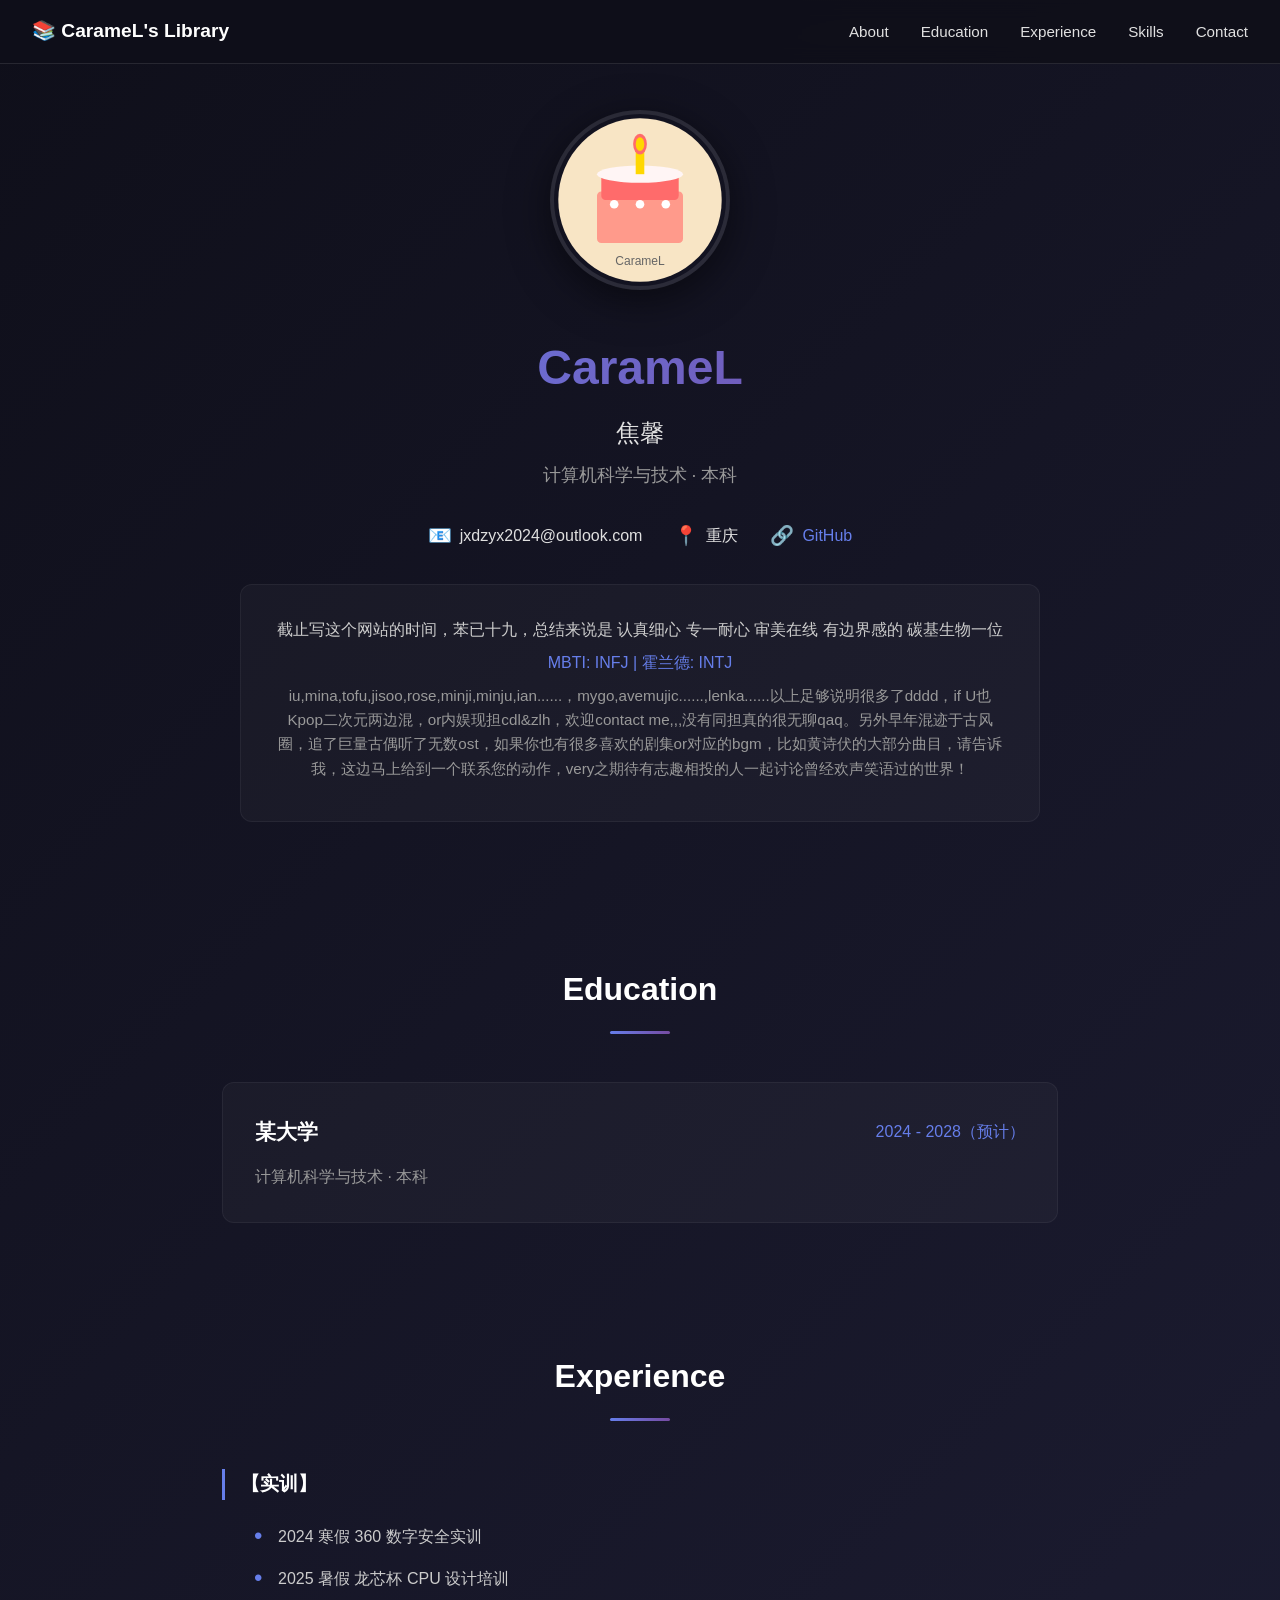
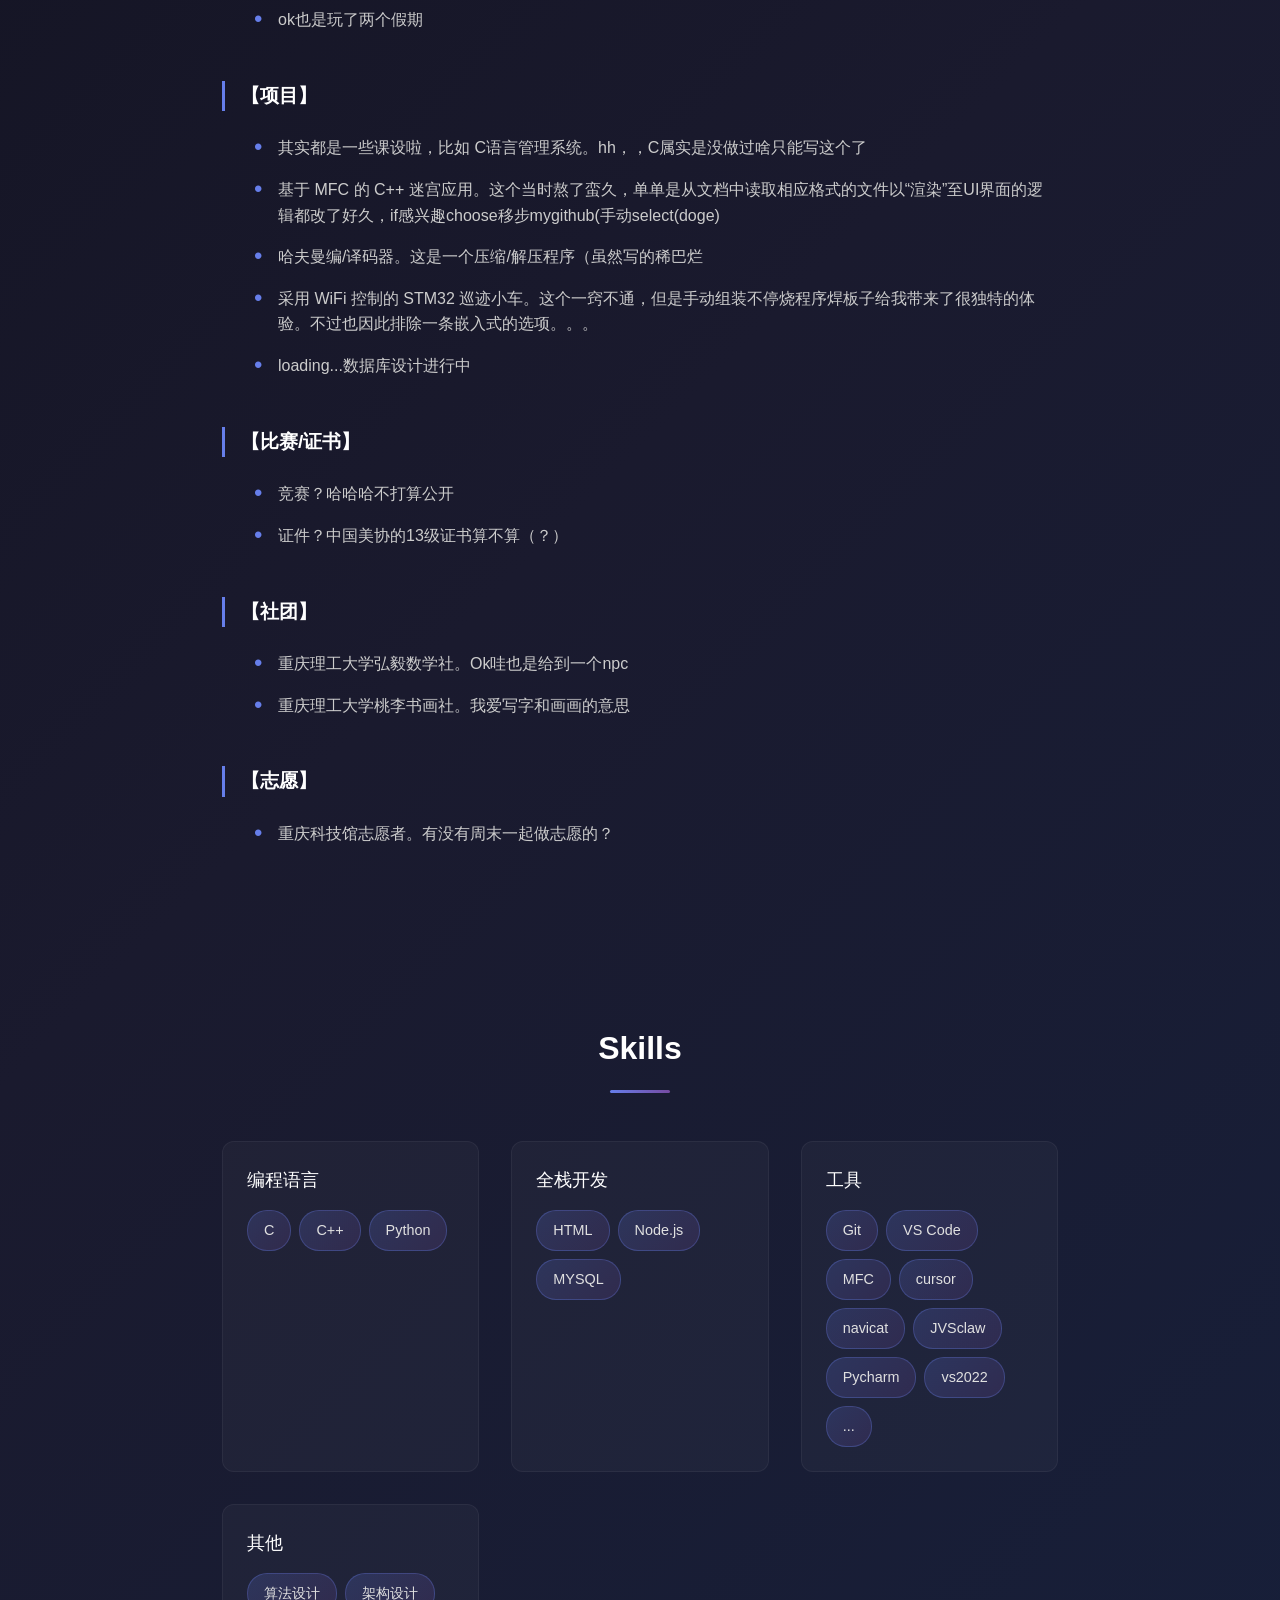
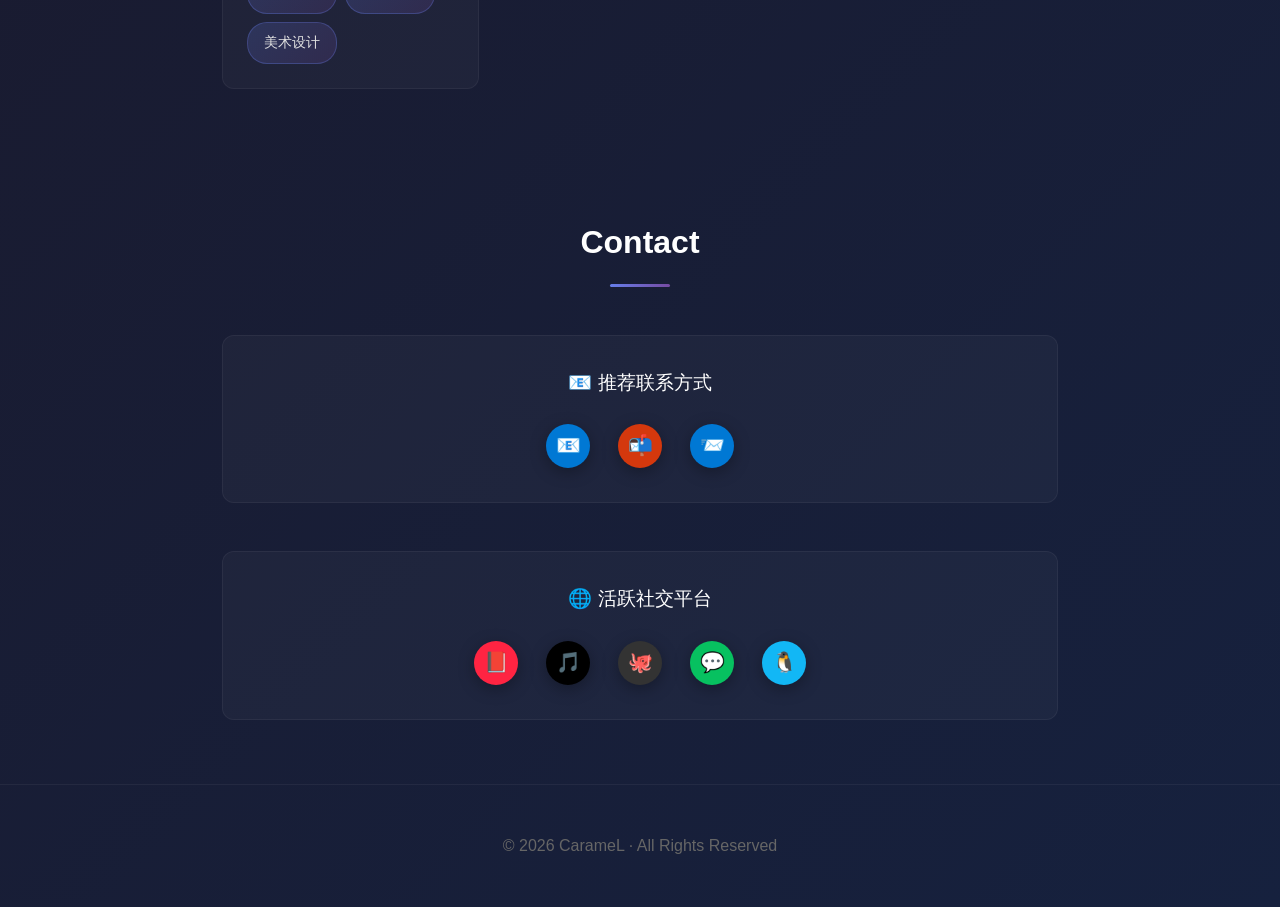
==== resume/index.html @ e3ab0b4b "Update index.html" ====
<!DOCTYPE html>
<html lang="zh-CN">
<head>
    <meta charset="UTF-8">
    <meta name="viewport" content="width=device-width, initial-scale=1.0">
    <title>CarameL · Resume</title>
    <link rel="stylesheet" href="../css/resume.css">
</head>
<body>
    <!-- Navigation -->
    <nav class="navbar">
        <div class="nav-brand">
            <a href="../library.html">📚 CarameL's Library</a>
        </div>
        <ul class="nav-links">
            <li><a href="#about">About</a></li>
            <li><a href="#education">Education</a></li>
            <li><a href="#experience">Experience</a></li>
            <li><a href="#skills">Skills</a></li>
            <li><a href="#contact">Contact</a></li>
        </ul>
    </nav>

    <!-- Hero Section -->
    <section class="hero" id="about">
        <div class="hero-content">
            <div class="avatar-container">
                <img src="../assets/images/avatar.svg" alt="CarameL Avatar" class="avatar">
            </div>
            <h1 class="name">CarameL</h1>
            <p class="chinese-name">焦馨</p>
            <p class="title">计算机科学与技术 · 本科</p>
            
            <div class="contact-info">
                <div class="contact-item">
                    <span class="icon">📧</span>
                    <span>jxdzyx2024@outlook.com</span>
                </div>
                <div class="contact-item">
                    <span class="icon">📍</span>
                    <span>重庆</span>
                </div>
                <div class="contact-item">
                    <span class="icon">🔗</span>
                    <a href="https://github.com/joes133" target="_blank">GitHub</a>
                </div>
            </div>

            <div class="about-text">
                <p>截止写这个网站的时间，苯已十九，总结来说是 认真细心 专一耐心 审美在线 有边界感的 碳基生物一位</p>
                <p class="personality">MBTI: INFJ | 霍兰德: INTJ</p>
                <p class="hobbies">iu,mina,tofu,jisoo,rose,minji,minju,ian......，mygo,avemujic......,lenka......以上足够说明很多了dddd，if U也Kpop二次元两边混，or内娱现担cdl&zlh，欢迎contact me,,,没有同担真的很无聊qaq。另外早年混迹于古风圈，追了巨量古偶听了无数ost，如果你也有很多喜欢的剧集or对应的bgm，比如黄诗伏的大部分曲目，请告诉我，这边马上给到一个联系您的动作，very之期待有志趣相投的人一起讨论曾经欢声笑语过的世界！</p>
            </div>
        </div>
    </section>

    <!-- Education Section -->
    <section class="section" id="education">
        <h2 class="section-title">Education</h2>
        <div class="section-divider"></div>
        <div class="education-item">
            <div class="education-header">
                <h3>某大学</h3>
                <span class="education-date">2024 - 2028（预计）</span>
            </div>
            <p class="education-degree">计算机科学与技术 · 本科</p>
        </div>
    </section>

    <!-- Experience Section -->
    <section class="section" id="experience">
        <h2 class="section-title">Experience</h2>
        <div class="section-divider"></div>
        
        <div class="experience-category">
            <h3 class="category-title">【实训】</h3>
            <ul class="experience-list">
                <li>2024 寒假 360 数字安全实训</li>
                <li>2025 暑假 龙芯杯 CPU 设计培训</li>
                <li>ok也是玩了两个假期</li>
            </ul>
        </div>

        <div class="experience-category">
            <h3 class="category-title">【项目】</h3>
            <ul class="experience-list">
                <li>其实都是一些课设啦，比如 C语言管理系统。hh，，C属实是没做过啥只能写这个了</li>
                <li>基于 MFC 的 C++ 迷宫应用。这个当时熬了蛮久，单单是从文档中读取相应格式的文件以“渲染”至UI界面的逻辑都改了好久，if感兴趣choose移步mygithub(手动select(doge)</li>
                <li>哈夫曼编/译码器。这是一个压缩/解压程序（虽然写的稀巴烂</li>
                <li>采用 WiFi 控制的 STM32 巡迹小车。这个一窍不通，但是手动组装不停烧程序焊板子给我带来了很独特的体验。不过也因此排除一条嵌入式的选项。。。</li>
                <li>loading...数据库设计进行中</li>
            </ul>
        </div>

        <div class="experience-category">
            <h3 class="category-title">【比赛/证书】</h3>
            <ul class="experience-list">
                <li>竞赛？哈哈哈不打算公开</li>
                <li>证件？中国美协的13级证书算不算（？）</li>
            </ul>
        </div>

        <div class="experience-category">
            <h3 class="category-title">【社团】</h3>
            <ul class="experience-list">
                <li>重庆理工大学弘毅数学社。Ok哇也是给到一个npc</li>
                <li>重庆理工大学桃李书画社。我爱写字和画画的意思</li>
            </ul>
        </div>

        <div class="experience-category">
            <h3 class="category-title">【志愿】</h3>
            <ul class="experience-list">
                <li>重庆科技馆志愿者。有没有周末一起做志愿的？</li>
            </ul>
        </div>
    </section>

    <!-- Skills Section -->
    <section class="section" id="skills">
        <h2 class="section-title">Skills</h2>
        <div class="section-divider"></div>
        <div class="skills-grid">
            <div class="skill-category">
                <h3 class="skill-category-title">编程语言</h3>
                <div class="skill-tags">
                    <span class="skill-tag">C</span>
                    <span class="skill-tag">C++</span>
                    <span class="skill-tag">Python</span>
                </div>
            </div>
            <div class="skill-category">
                <h3 class="skill-category-title">全栈开发</h3>
                <div class="skill-tags">
                    <span class="skill-tag">HTML</span>
                    <span class="skill-tag">Node.js</span>
                    <span class="skill-tag">MYSQL</span>
                </div>
            </div>
            <div class="skill-category">
                <h3 class="skill-category-title">工具</h3>
                <div class="skill-tags">
                    <span class="skill-tag">Git</span>
                    <span class="skill-tag">VS Code</span>
                    <span class="skill-tag">MFC</span>
                    <span class="skill-tag">cursor</span>
                    <span class="skill-tag">navicat</span>
                    <span class="skill-tag">JVSclaw</span>
                    <span class="skill-tag">Pycharm</span>
                    <span class="skill-tag">vs2022</span>
                    <span class="skill-tag">...</span>
                </div>
            </div>
            <div class="skill-category">
                <h3 class="skill-category-title">其他</h3>
                <div class="skill-tags">
                    <span class="skill-tag">算法设计</span>
                    <span class="skill-tag">架构设计</span>
                    <span class="skill-tag">美术设计</span>
                </div>
            </div>
        </div>
    </section>

    <!-- Contact Section -->
    <section class="section contact-section" id="contact">
        <h2 class="section-title">Contact</h2>
        <div class="section-divider"></div>
        
        <div class="contact-methods">
            <div class="contact-method-group">
                <h3 class="contact-group-title">📧 推荐联系方式</h3>
                <div class="platform-logos">
                    <a href="mailto:3784428740@qq.com" class="platform-logo qq-mail" title="QQ 邮箱">
                        <svg viewBox="0 0 48 48" width="48" height="48"><circle cx="24" cy="24" r="22" fill="#0078D4"/><text x="24" y="30" font-size="20" text-anchor="middle" fill="white">📧</text></svg>
                    </a>
                    <a href="mailto:19293686816@163.com" class="platform-logo netease-mail" title="163 邮箱">
                        <svg viewBox="0 0 48 48" width="48" height="48"><circle cx="24" cy="24" r="22" fill="#D4380D"/><text x="24" y="30" font-size="20" text-anchor="middle" fill="white">📬</text></svg>
                    </a>
                    <a href="mailto:jxdzyx2024@outlook.com" class="platform-logo outlook-mail" title="Outlook 邮箱">
                        <svg viewBox="0 0 48 48" width="48" height="48"><circle cx="24" cy="24" r="22" fill="#0078D4"/><text x="24" y="30" font-size="20" text-anchor="middle" fill="white">📨</text></svg>
                    </a>
                </div>
            </div>

            <div class="contact-method-group">
                <h3 class="contact-group-title">🌐 活跃社交平台</h3>
                <div class="platform-logos">
                    <a href="https://xiaohongshu.com" class="platform-logo xiaohongshu" title="小红书">
                        <svg viewBox="0 0 48 48" width="48" height="48"><circle cx="24" cy="24" r="22" fill="#FF2442"/><text x="24" y="30" font-size="20" text-anchor="middle" fill="white">📕</text></svg>
                    </a>
                    <a href="https://douyin.com" class="platform-logo douyin" title="抖音">
                        <svg viewBox="0 0 48 48" width="48" height="48"><circle cx="24" cy="24" r="22" fill="#000000"/><text x="24" y="30" font-size="20" text-anchor="middle" fill="white">🎵</text></svg>
                    </a>
                    <a href="https://github.com/joes133" class="platform-logo github" title="GitHub">
                        <svg viewBox="0 0 48 48" width="48" height="48"><circle cx="24" cy="24" r="22" fill="#333"/><text x="24" y="30" font-size="20" text-anchor="middle" fill="white">🐙</text></svg>
                    </a>
                    <a href="#" class="platform-logo wechat" title="微信">
                        <svg viewBox="0 0 48 48" width="48" height="48"><circle cx="24" cy="24" r="22" fill="#07C160"/><text x="24" y="30" font-size="20" text-anchor="middle" fill="white">💬</text></svg>
                    </a>
                    <a href="#" class="platform-logo qq" title="QQ">
                        <svg viewBox="0 0 48 48" width="48" height="48"><circle cx="24" cy="24" r="22" fill="#12B7F5"/><text x="24" y="30" font-size="20" text-anchor="middle" fill="white">🐧</text></svg>
                    </a>
                </div>
            </div>
        </div>
    </section>

    <!-- Footer -->
    <footer class="footer">
        <p>© 2026 CarameL · All Rights Reserved</p>
    </footer>

    <script src="../js/resume.js"></script>
</body>
</html>
---- css/resume.css ----
* {
    margin: 0;
    padding: 0;
    box-sizing: border-box;
}

body {
    font-family: 'Segoe UI', 'PingFang SC', 'Microsoft YaHei', sans-serif;
    background: linear-gradient(135deg, #0f0f1a 0%, #1a1a2e 50%, #16213e 100%);
    color: #e0e0e0;
    line-height: 1.6;
}

/* Navigation */
.navbar {
    position: fixed;
    top: 0;
    left: 0;
    right: 0;
    background: rgba(15, 15, 26, 0.95);
    backdrop-filter: blur(10px);
    padding: 1rem 2rem;
    display: flex;
    justify-content: space-between;
    align-items: center;
    z-index: 1000;
    border-bottom: 1px solid rgba(255, 255, 255, 0.1);
}

.nav-brand a {
    color: #fff;
    text-decoration: none;
    font-size: 1.2rem;
    font-weight: 600;
    transition: opacity 0.3s ease;
}

.nav-brand a:hover {
    opacity: 0.8;
}

.nav-links {
    display: flex;
    list-style: none;
    gap: 2rem;
}

.nav-links a {
    color: #e0e0e0;
    text-decoration: none;
    font-size: 0.95rem;
    transition: color 0.3s ease;
    position: relative;
}

.nav-links a:hover {
    color: #fff;
}

.nav-links a::after {
    content: '';
    position: absolute;
    bottom: -5px;
    left: 0;
    width: 0;
    height: 2px;
    background: linear-gradient(90deg, #667eea, #764ba2);
    transition: width 0.3s ease;
}

.nav-links a:hover::after {
    width: 100%;
}

/* Hero Section */
.hero {
    min-height: 100vh;
    display: flex;
    justify-content: center;
    align-items: center;
    padding: 6rem 2rem 4rem;
}

.hero-content {
    text-align: center;
    max-width: 800px;
}

.avatar-container {
    margin-bottom: 2rem;
}

.avatar {
    width: 180px;
    height: 180px;
    border-radius: 50%;
    object-fit: cover;
    border: 4px solid rgba(255, 255, 255, 0.1);
    box-shadow: 0 10px 40px rgba(0, 0, 0, 0.5);
    transition: transform 0.3s ease;
}

.avatar:hover {
    transform: scale(1.05);
}

.name {
    font-size: 3rem;
    font-weight: 700;
    color: #fff;
    margin-bottom: 0.5rem;
    background: linear-gradient(135deg, #667eea 0%, #764ba2 100%);
    -webkit-background-clip: text;
    -webkit-text-fill-color: transparent;
    background-clip: text;
}

.chinese-name {
    font-size: 1.5rem;
    color: #e0e0e0;
    margin-bottom: 0.5rem;
    font-weight: 400;
}

.title {
    font-size: 1.1rem;
    color: #999;
    margin-bottom: 2rem;
}

.contact-info {
    display: flex;
    justify-content: center;
    gap: 2rem;
    flex-wrap: wrap;
    margin-bottom: 2rem;
}

.contact-item {
    display: flex;
    align-items: center;
    gap: 0.5rem;
    color: #e0e0e0;
}

.contact-item .icon {
    font-size: 1.2rem;
}

.contact-item a {
    color: #667eea;
    text-decoration: none;
    transition: color 0.3s ease;
}

.contact-item a:hover {
    color: #764ba2;
}

.about-text {
    margin-top: 2rem;
    padding: 2rem;
    background: rgba(255, 255, 255, 0.03);
    border-radius: 12px;
    border: 1px solid rgba(255, 255, 255, 0.05);
}

.about-text p {
    margin-bottom: 0.5rem;
    color: #ccc;
}

.personality {
    color: #667eea !important;
    font-weight: 500;
}

.hobbies {
    color: #999 !important;
    font-size: 0.95rem;
}

/* Sections */
.section {
    padding: 4rem 2rem;
    max-width: 900px;
    margin: 0 auto;
}

.section-title {
    font-size: 2rem;
    font-weight: 600;
    color: #fff;
    text-align: center;
    margin-bottom: 1rem;
}

.section-divider {
    width: 60px;
    height: 3px;
    background: linear-gradient(90deg, #667eea, #764ba2);
    margin: 0 auto 3rem;
    border-radius: 2px;
}

/* Education */
.education-item {
    background: rgba(255, 255, 255, 0.03);
    padding: 2rem;
    border-radius: 12px;
    border: 1px solid rgba(255, 255, 255, 0.05);
}

.education-header {
    display: flex;
    justify-content: space-between;
    align-items: center;
    margin-bottom: 1rem;
    flex-wrap: wrap;
    gap: 1rem;
}

.education-header h3 {
    font-size: 1.3rem;
    color: #fff;
}

.education-date {
    color: #667eea;
    font-weight: 500;
}

.education-degree {
    color: #999;
}

/* Experience */
.experience-category {
    margin-bottom: 2.5rem;
}

.category-title {
    font-size: 1.2rem;
    color: #fff;
    margin-bottom: 1rem;
    padding-left: 1rem;
    border-left: 3px solid #667eea;
}

.experience-list {
    list-style: none;
    padding-left: 2rem;
}

.experience-list li {
    position: relative;
    padding: 0.5rem 0;
    color: #ccc;
    padding-left: 1.5rem;
}

.experience-list li::before {
    content: '•';
    position: absolute;
    left: 0;
    color: #667eea;
    font-size: 1.5rem;
    line-height: 1.5rem;
}

/* Skills */
.skills-grid {
    display: grid;
    grid-template-columns: repeat(auto-fit, minmax(200px, 1fr));
    gap: 2rem;
}

.skill-category {
    background: rgba(255, 255, 255, 0.03);
    padding: 1.5rem;
    border-radius: 12px;
    border: 1px solid rgba(255, 255, 255, 0.05);
    transition: transform 0.3s ease, box-shadow 0.3s ease;
}

.skill-category:hover {
    transform: translateY(-5px);
    box-shadow: 0 10px 30px rgba(102, 126, 234, 0.2);
}

.skill-category-title {
    font-size: 1.1rem;
    color: #fff;
    margin-bottom: 1rem;
    font-weight: 500;
}

.skill-tags {
    display: flex;
    flex-wrap: wrap;
    gap: 0.5rem;
}

.skill-tag {
    background: linear-gradient(135deg, rgba(102, 126, 234, 0.2), rgba(118, 75, 162, 0.2));
    color: #e0e0e0;
    padding: 0.5rem 1rem;
    border-radius: 20px;
    font-size: 0.9rem;
    border: 1px solid rgba(102, 126, 234, 0.3);
    transition: all 0.3s ease;
}

.skill-tag:hover {
    background: linear-gradient(135deg, #667eea, #764ba2);
    color: #fff;
    transform: scale(1.05);
}

/* Contact Section */
.contact-section {
    text-align: center;
}

.contact-methods {
    display: flex;
    flex-direction: column;
    gap: 3rem;
}

.contact-method-group {
    background: rgba(255, 255, 255, 0.03);
    padding: 2rem;
    border-radius: 12px;
    border: 1px solid rgba(255, 255, 255, 0.05);
}

.contact-group-title {
    font-size: 1.2rem;
    color: #fff;
    margin-bottom: 1.5rem;
    font-weight: 500;
}

.platform-logos {
    display: flex;
    justify-content: center;
    gap: 1.5rem;
    flex-wrap: wrap;
}

.platform-logo {
    display: inline-flex;
    transition: transform 0.3s ease;
}

.platform-logo:hover {
    transform: scale(1.15) rotate(5deg);
}

.platform-logo svg {
    filter: drop-shadow(0 4px 8px rgba(0, 0, 0, 0.3));
}

/* Footer */
.footer {
    text-align: center;
    padding: 3rem 2rem;
    color: #666;
    border-top: 1px solid rgba(255, 255, 255, 0.05);
}

/* Responsive */
@media (max-width: 768px) {
    .navbar {
        flex-direction: column;
        gap: 1rem;
        padding: 1rem;
    }

    .nav-links {
        gap: 1rem;
        flex-wrap: wrap;
        justify-content: center;
    }

    .hero {
        padding: 8rem 1rem 4rem;
    }

    .name {
        font-size: 2rem;
    }

    .chinese-name {
        font-size: 1.2rem;
    }

    .contact-info {
        flex-direction: column;
        gap: 1rem;
    }

    .section {
        padding: 3rem 1rem;
    }

    .section-title {
        font-size: 1.5rem;
    }

    .skills-grid {
        grid-template-columns: 1fr;
    }

    .platform-logos {
        gap: 1rem;
    }
}
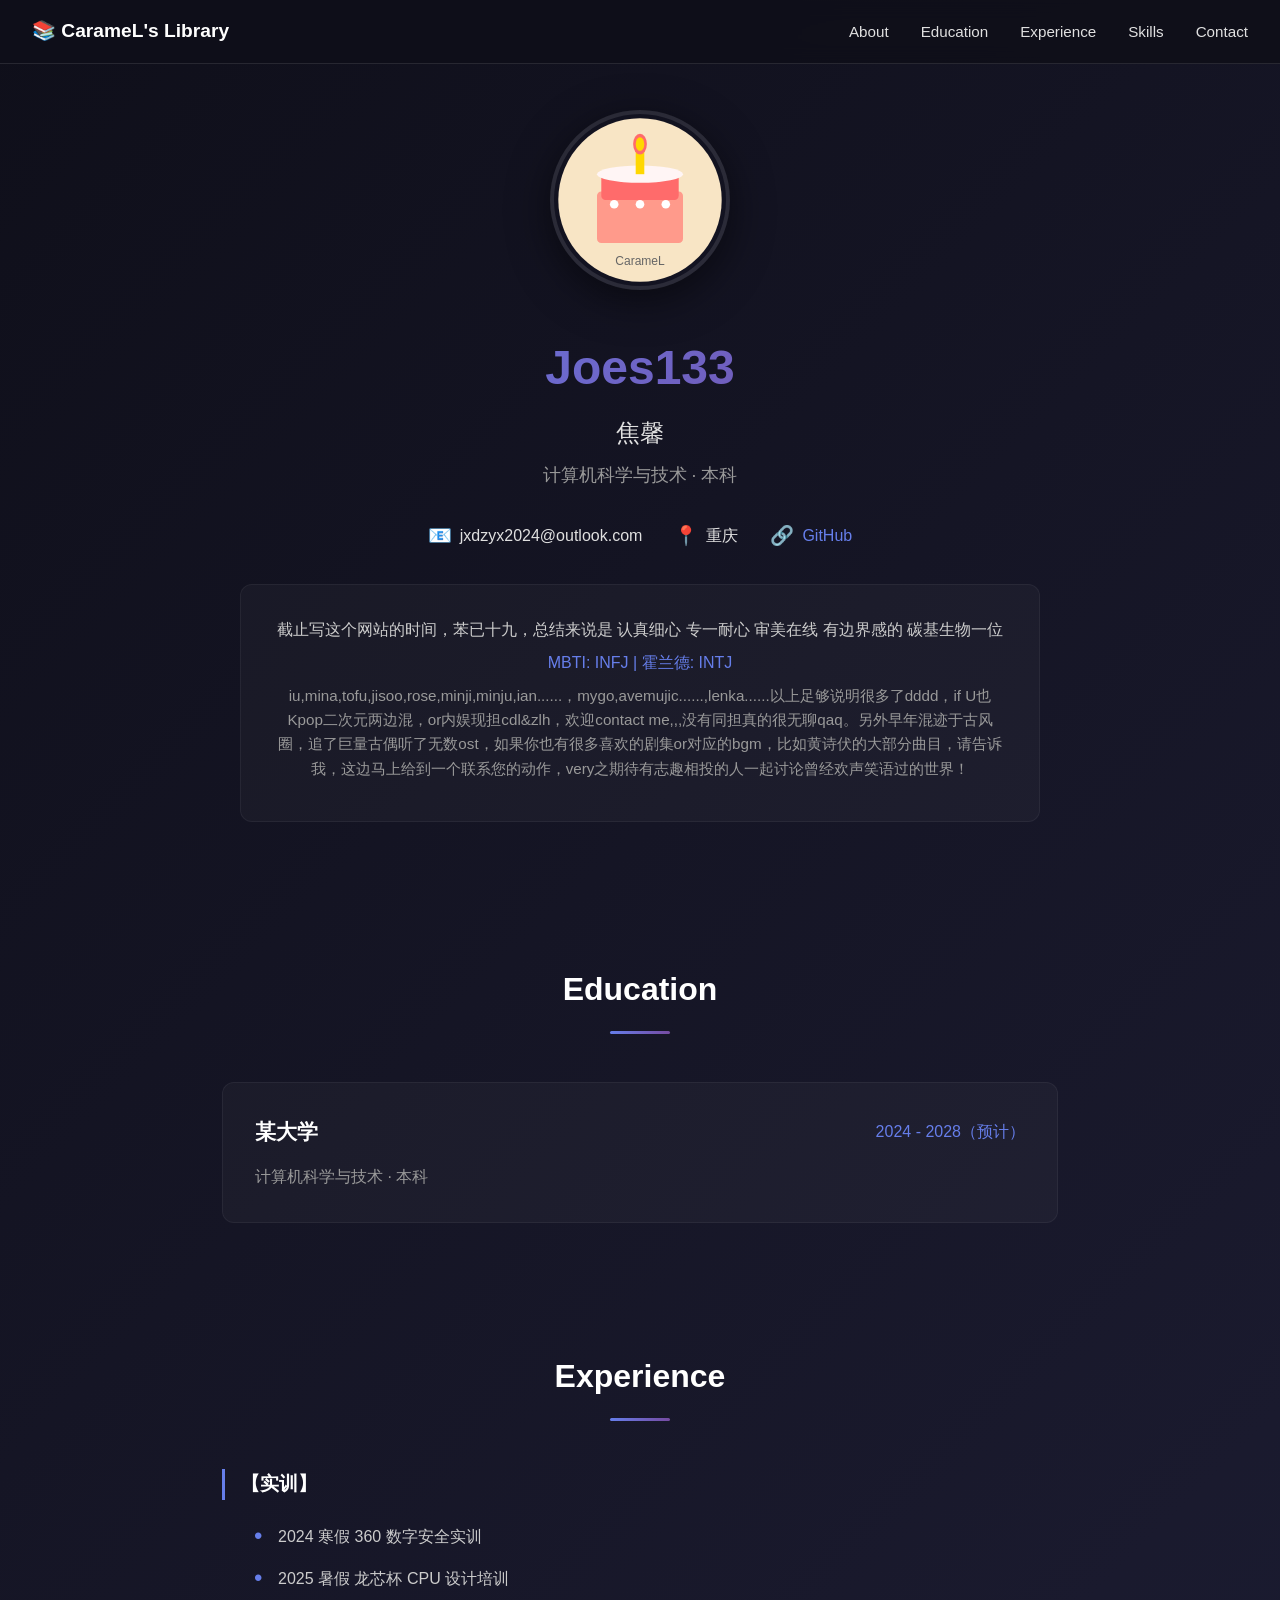
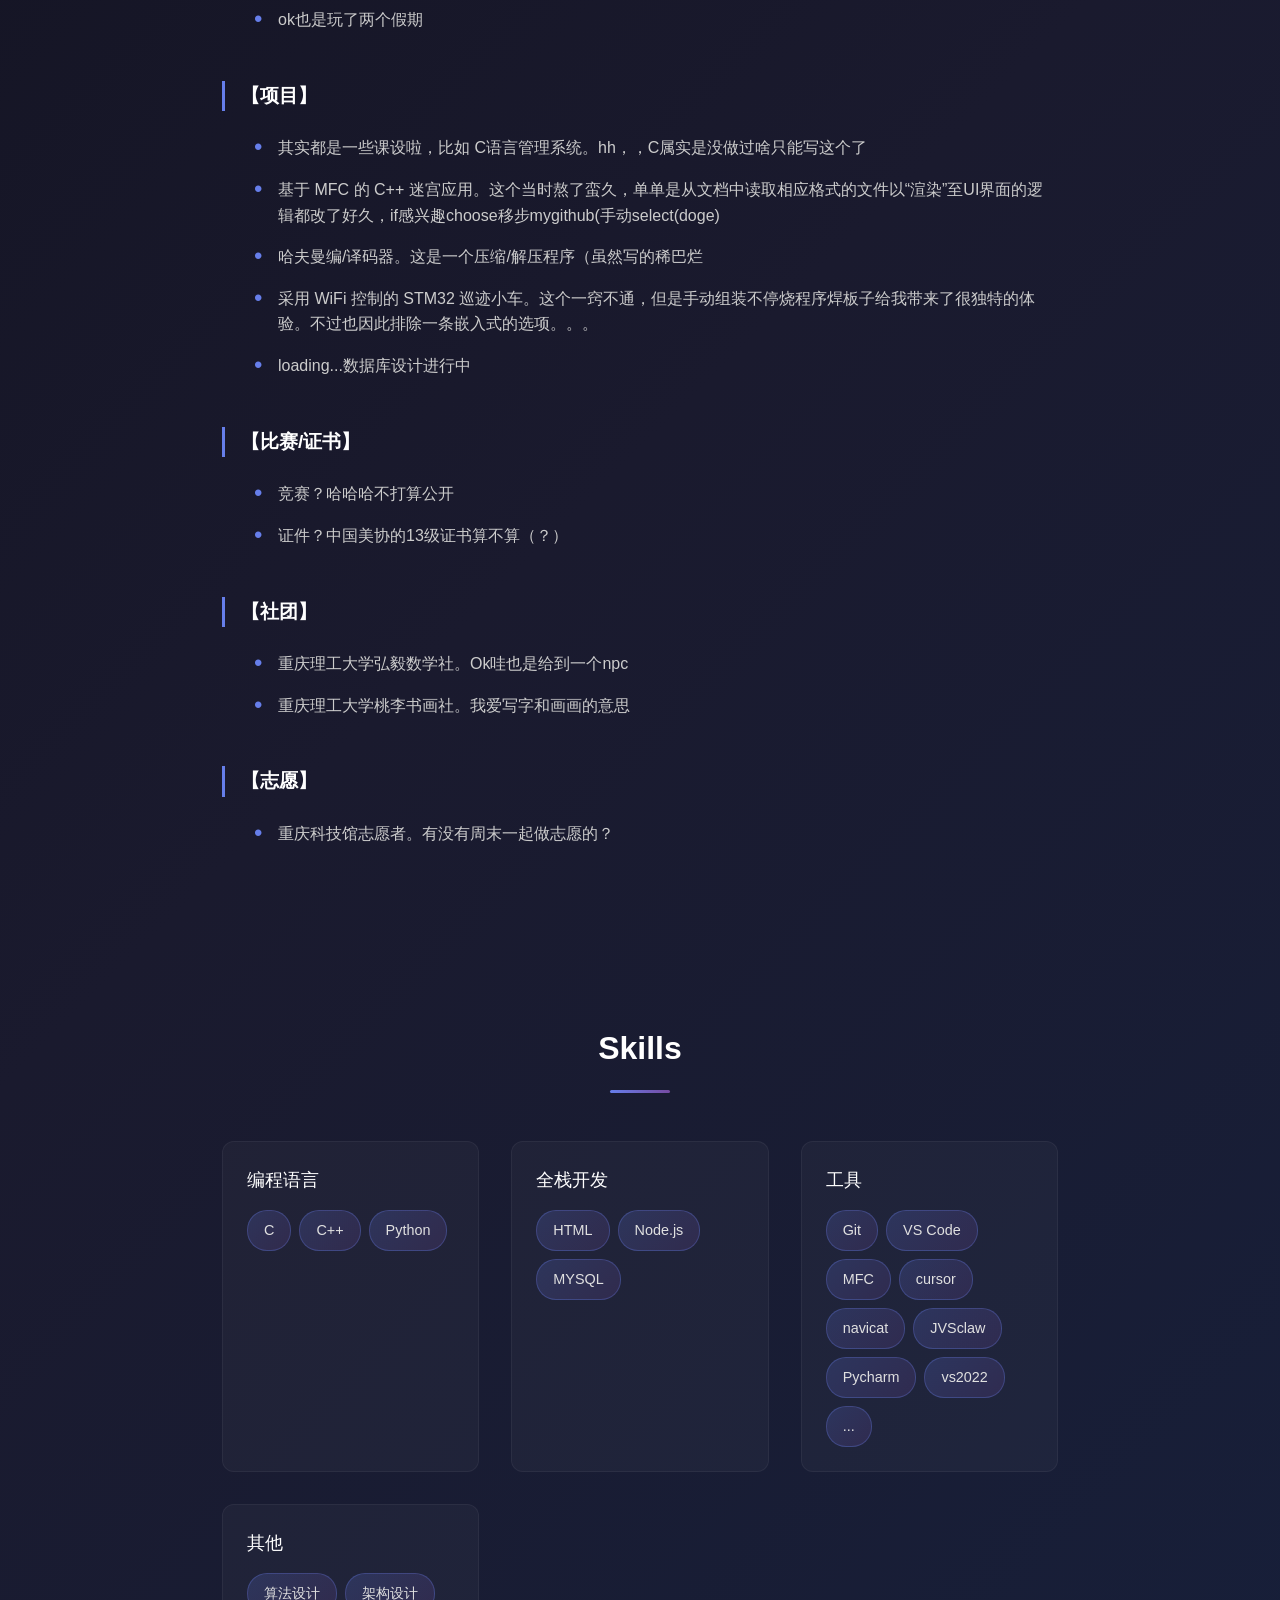
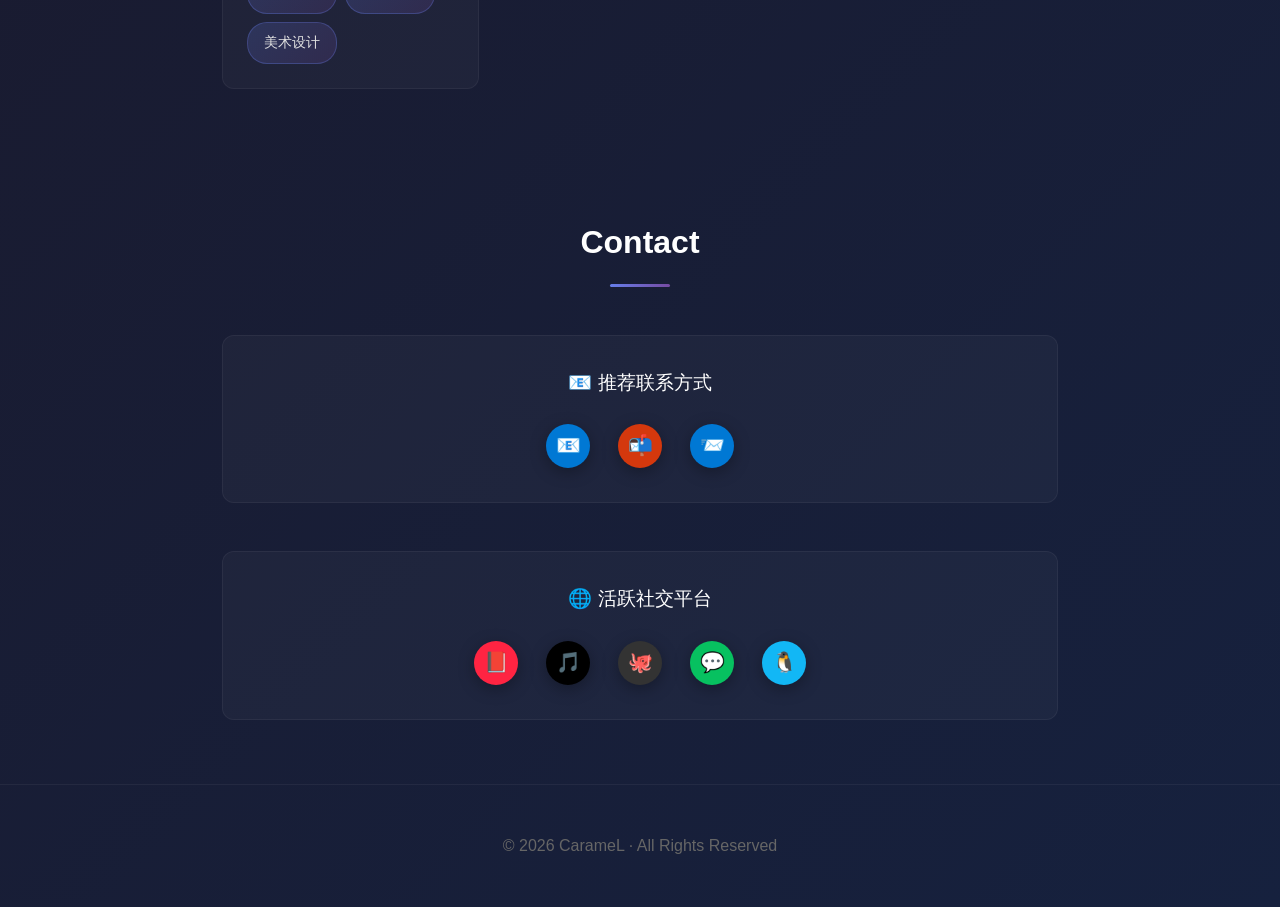
==== commit 2f742b80: "Update index.html" ====
--- a/resume/index.html
+++ b/resume/index.html
@@ -27,7 +27,7 @@
             <div class="avatar-container">
                 <img src="../assets/images/avatar.svg" alt="CarameL Avatar" class="avatar">
             </div>
-            <h1 class="name">CarameL</h1>
+            <h1 class="name">Joes133</h1>
             <p class="chinese-name">焦馨</p>
             <p class="title">计算机科学与技术 · 本科</p>
             
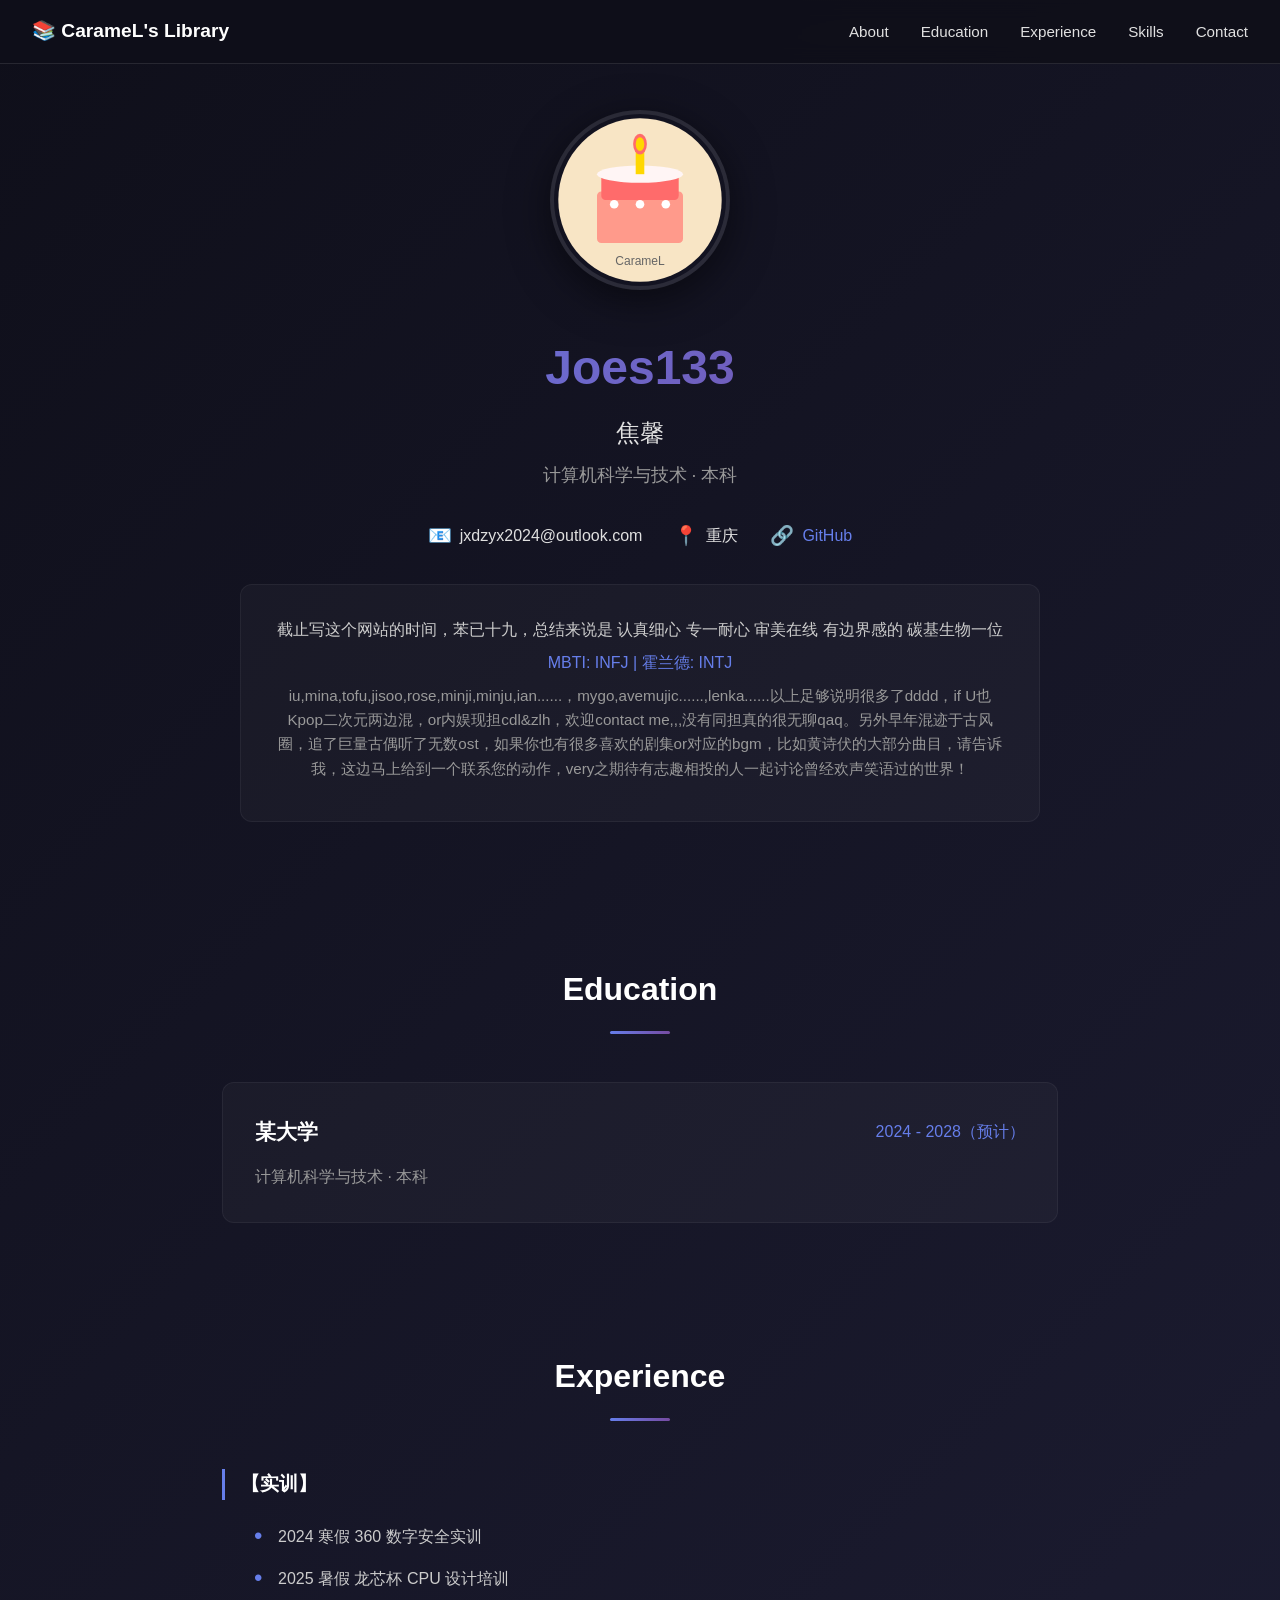
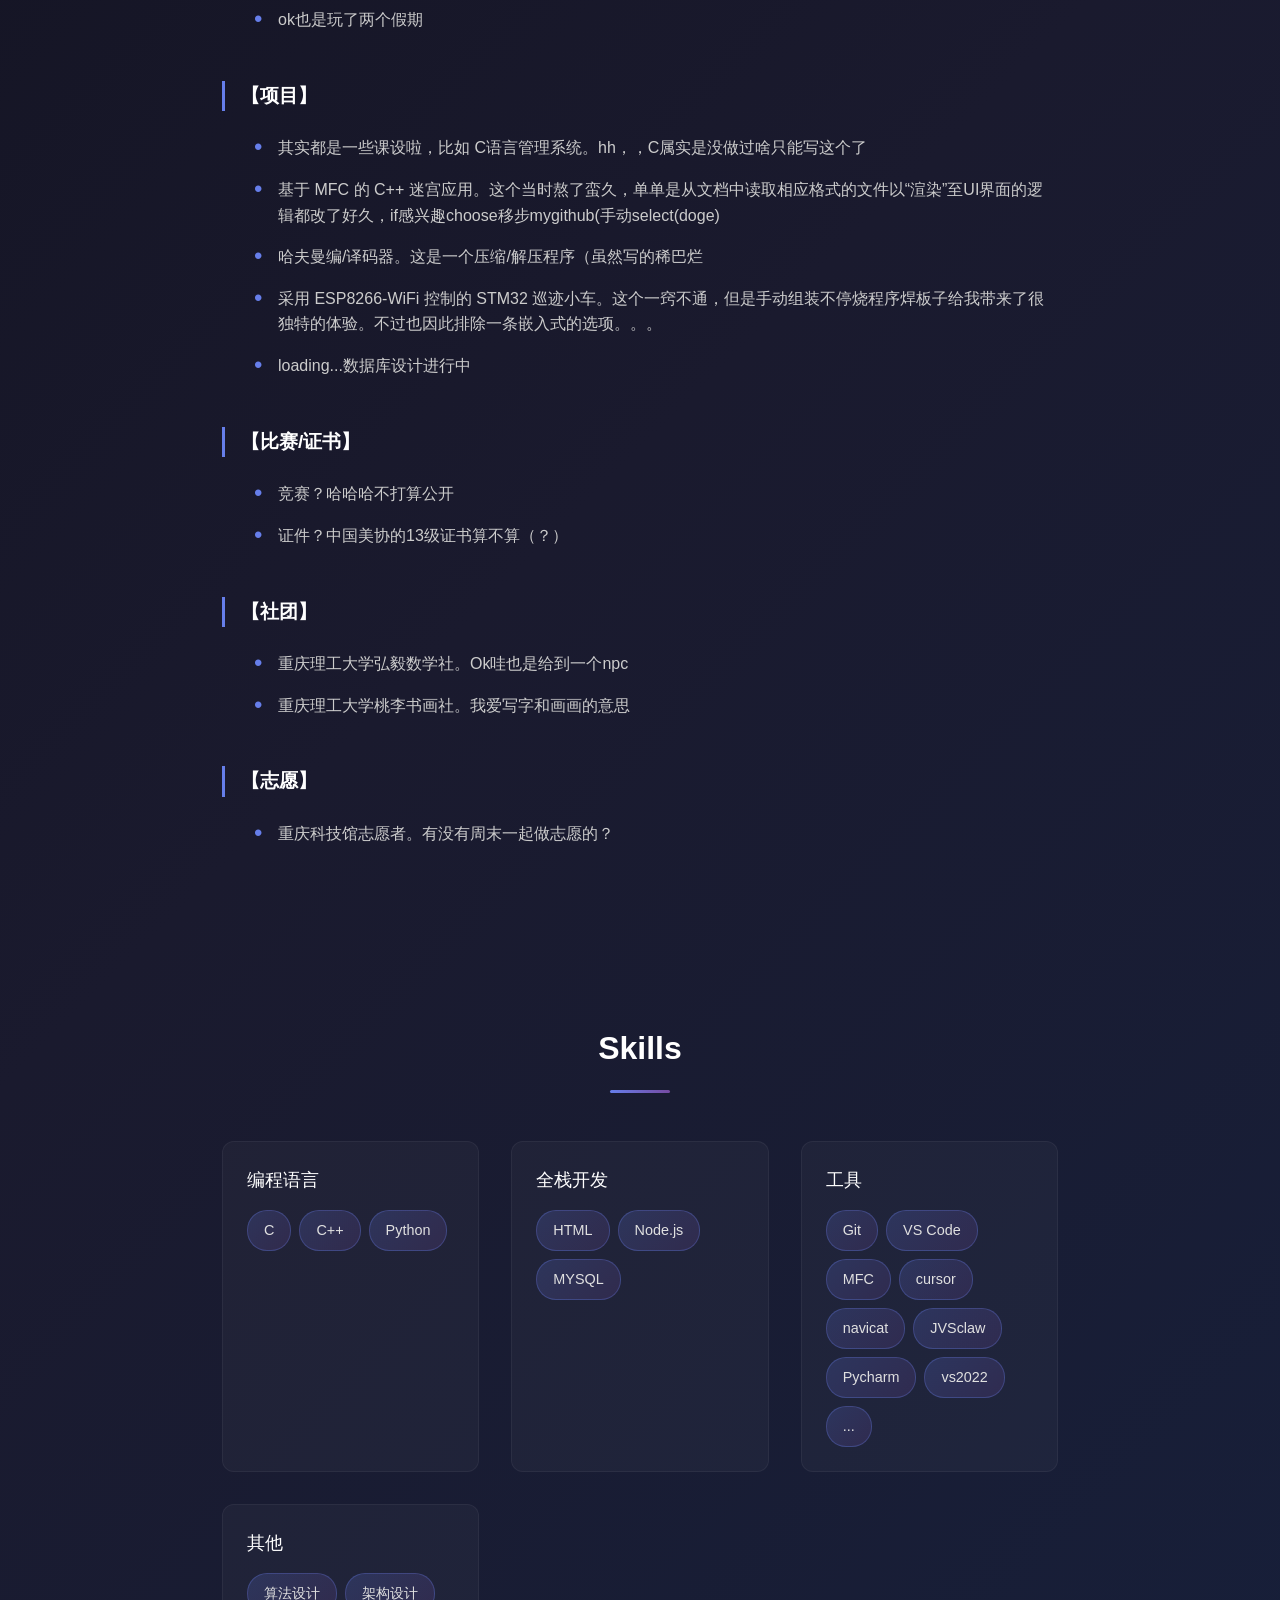
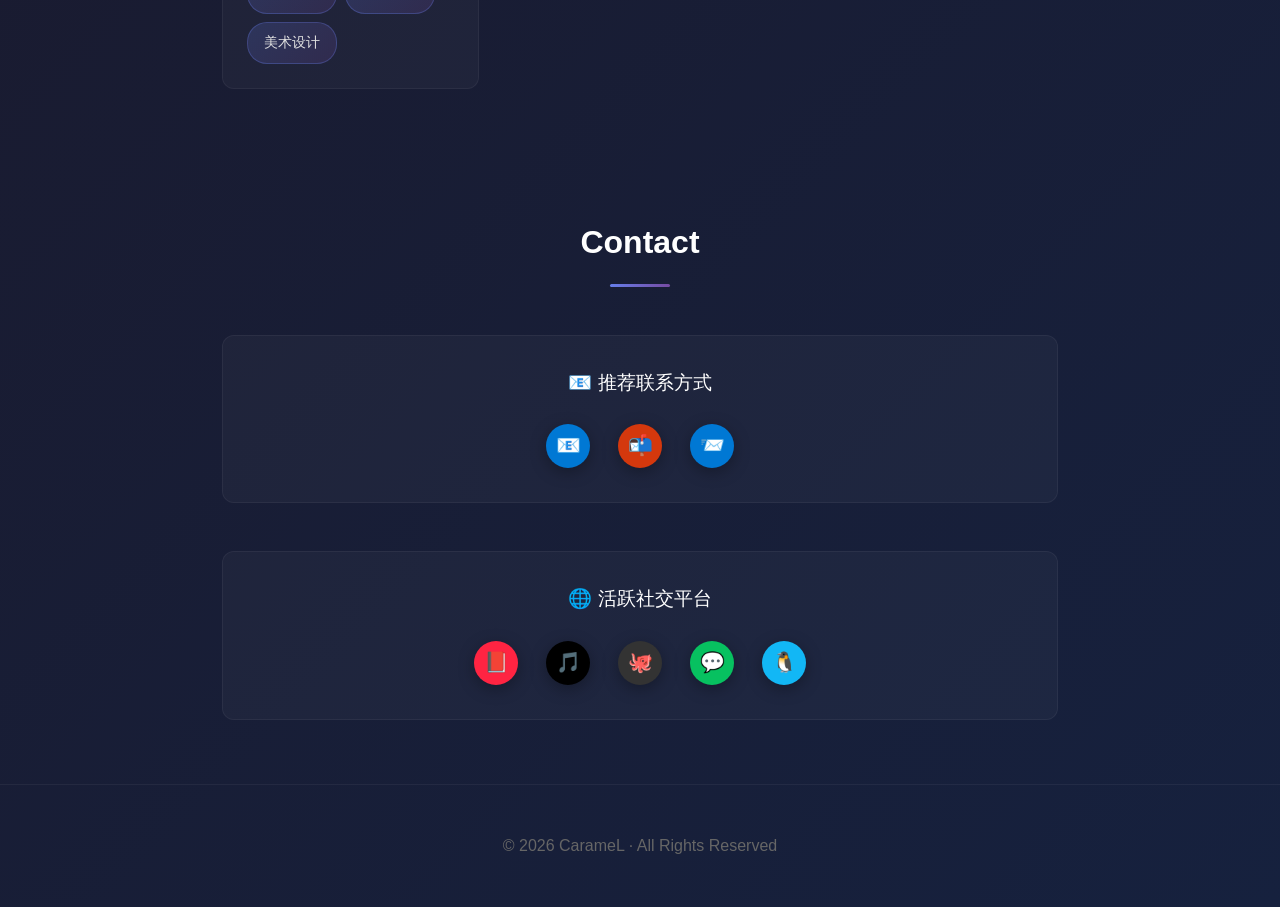
==== commit 2d5345b7: "Update index.html" ====
--- a/resume/index.html
+++ b/resume/index.html
@@ -87,7 +87,7 @@
                 <li>其实都是一些课设啦，比如 C语言管理系统。hh，，C属实是没做过啥只能写这个了</li>
                 <li>基于 MFC 的 C++ 迷宫应用。这个当时熬了蛮久，单单是从文档中读取相应格式的文件以“渲染”至UI界面的逻辑都改了好久，if感兴趣choose移步mygithub(手动select(doge)</li>
                 <li>哈夫曼编/译码器。这是一个压缩/解压程序（虽然写的稀巴烂</li>
-                <li>采用 WiFi 控制的 STM32 巡迹小车。这个一窍不通，但是手动组装不停烧程序焊板子给我带来了很独特的体验。不过也因此排除一条嵌入式的选项。。。</li>
+                <li>采用 ESP8266-WiFi 控制的 STM32 巡迹小车。这个一窍不通，但是手动组装不停烧程序焊板子给我带来了很独特的体验。不过也因此排除一条嵌入式的选项。。。</li>
                 <li>loading...数据库设计进行中</li>
             </ul>
         </div>
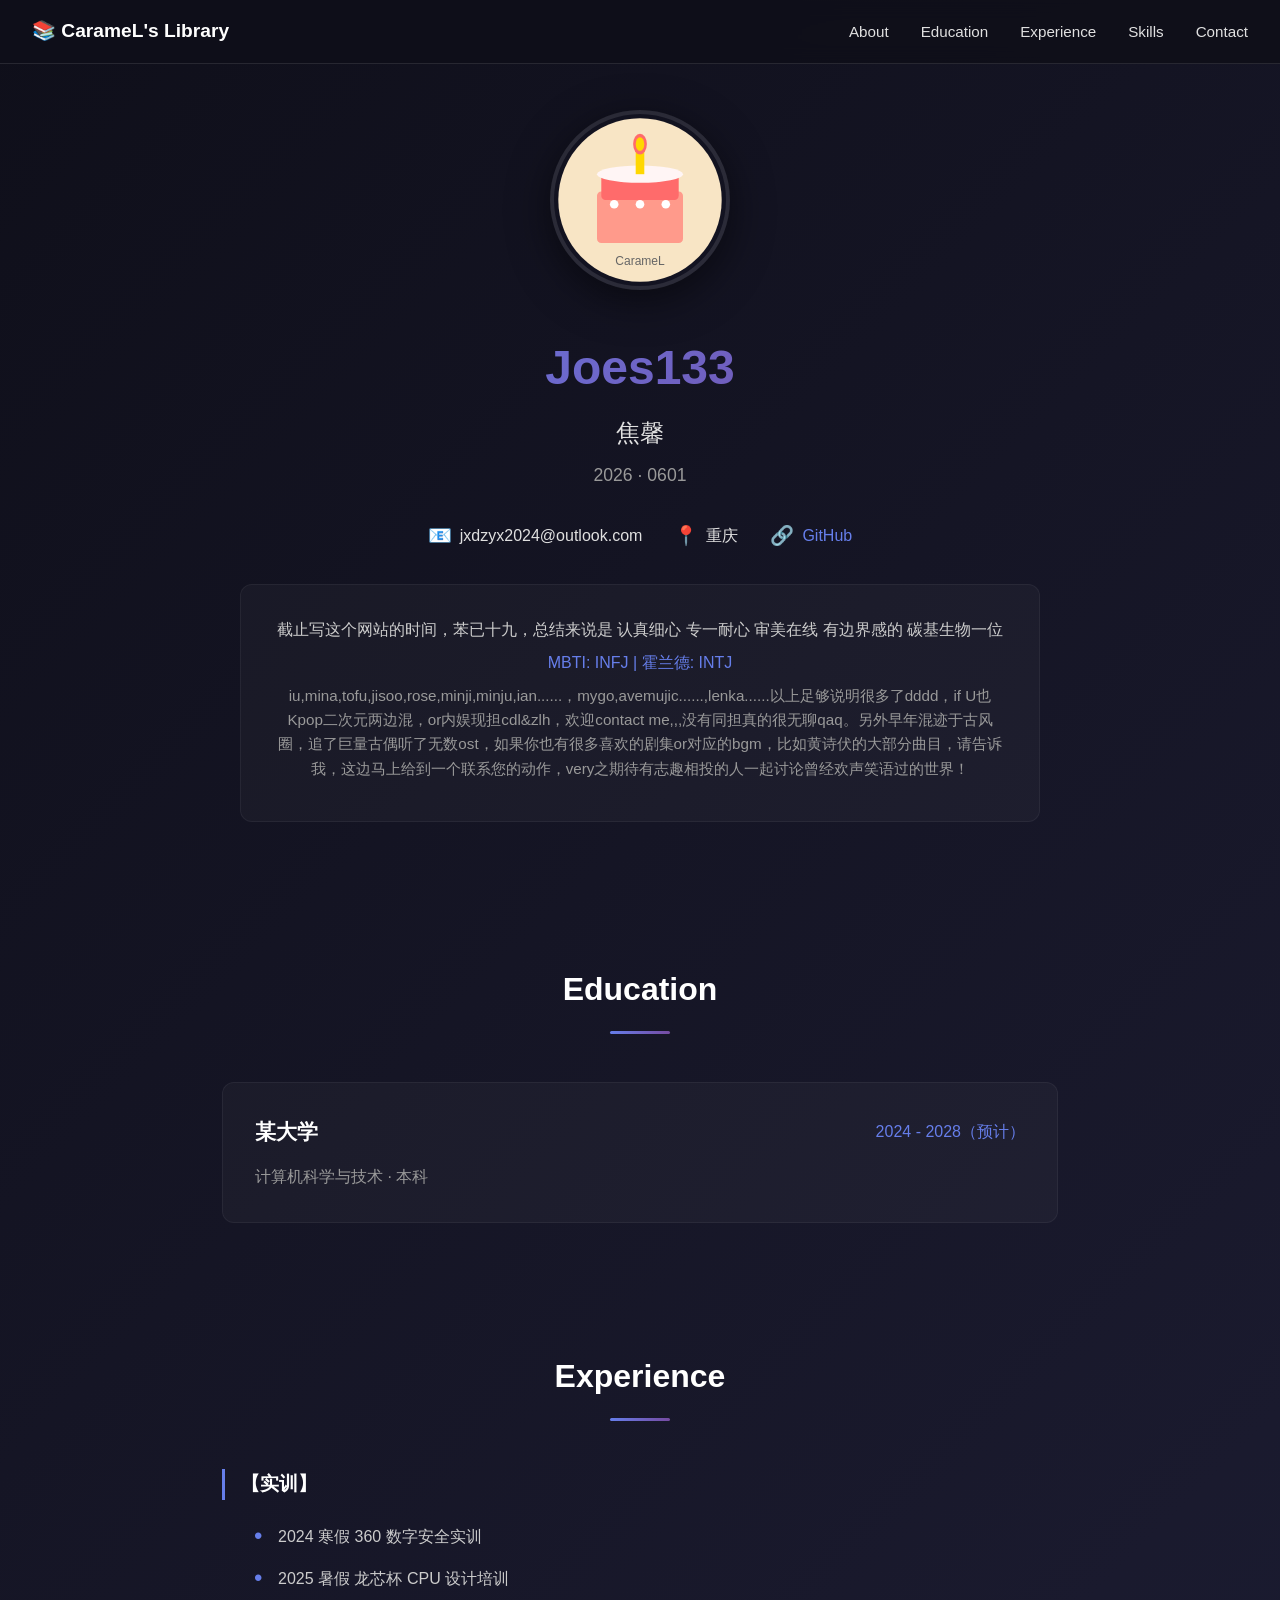
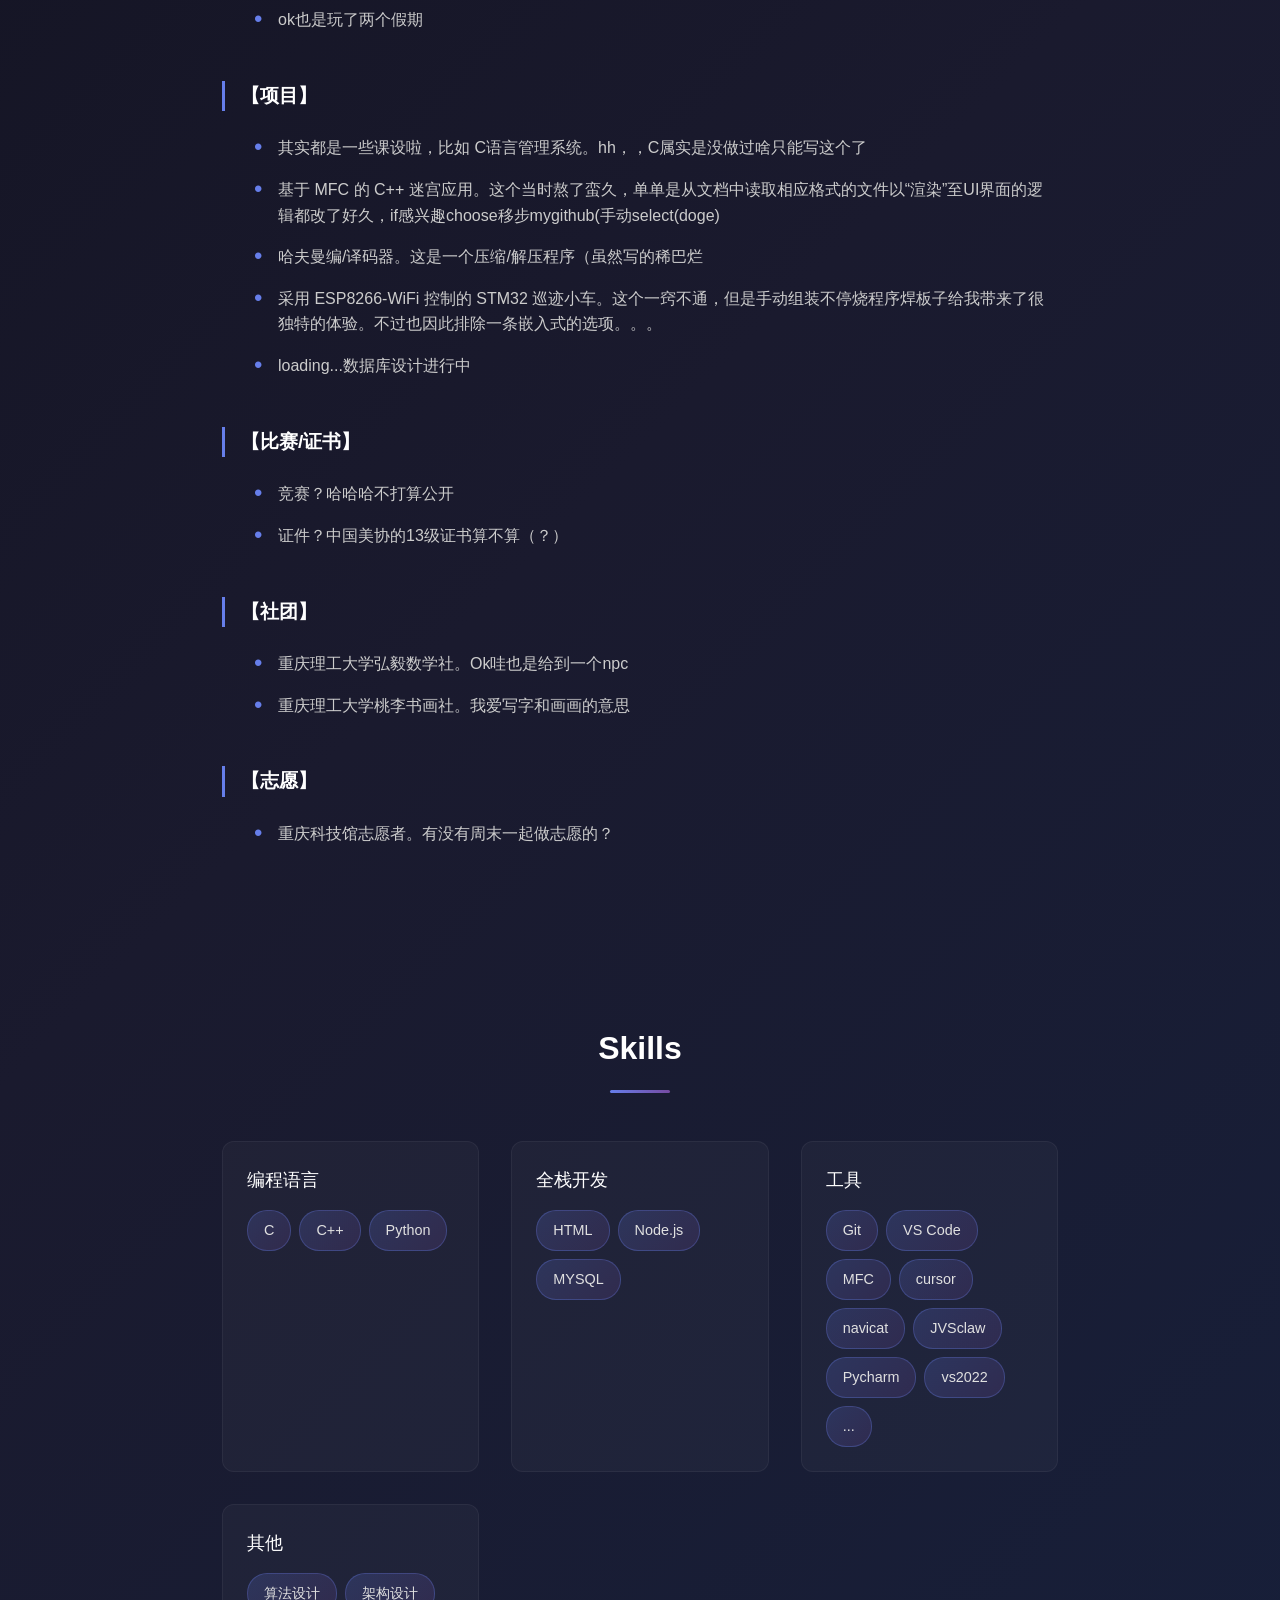
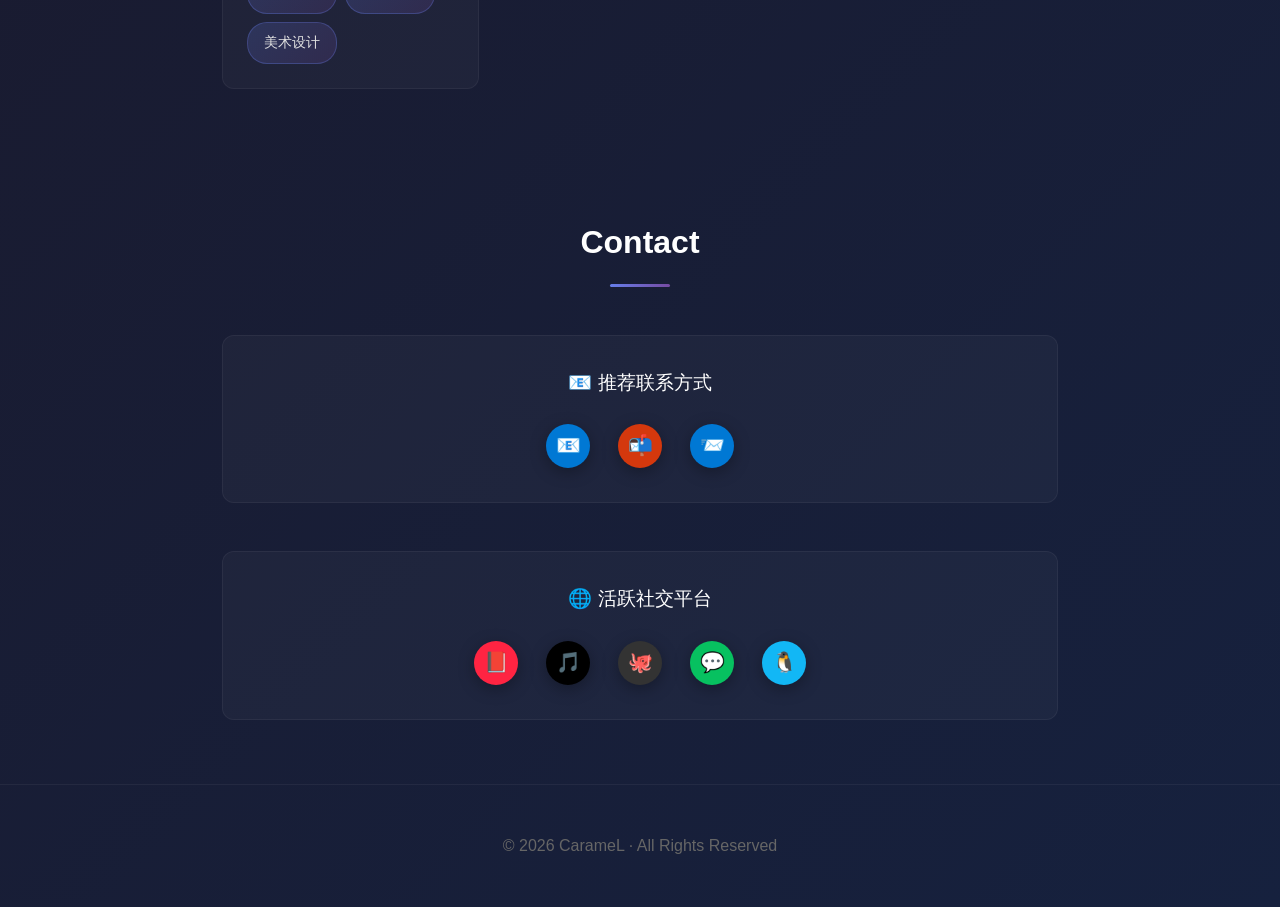
==== commit e45ec820: "Update index.html" ====
--- a/resume/index.html
+++ b/resume/index.html
@@ -29,7 +29,7 @@
             </div>
             <h1 class="name">Joes133</h1>
             <p class="chinese-name">焦馨</p>
-            <p class="title">计算机科学与技术 · 本科</p>
+            <p class="title">2026 · 0601</p>
             
             <div class="contact-info">
                 <div class="contact-item">
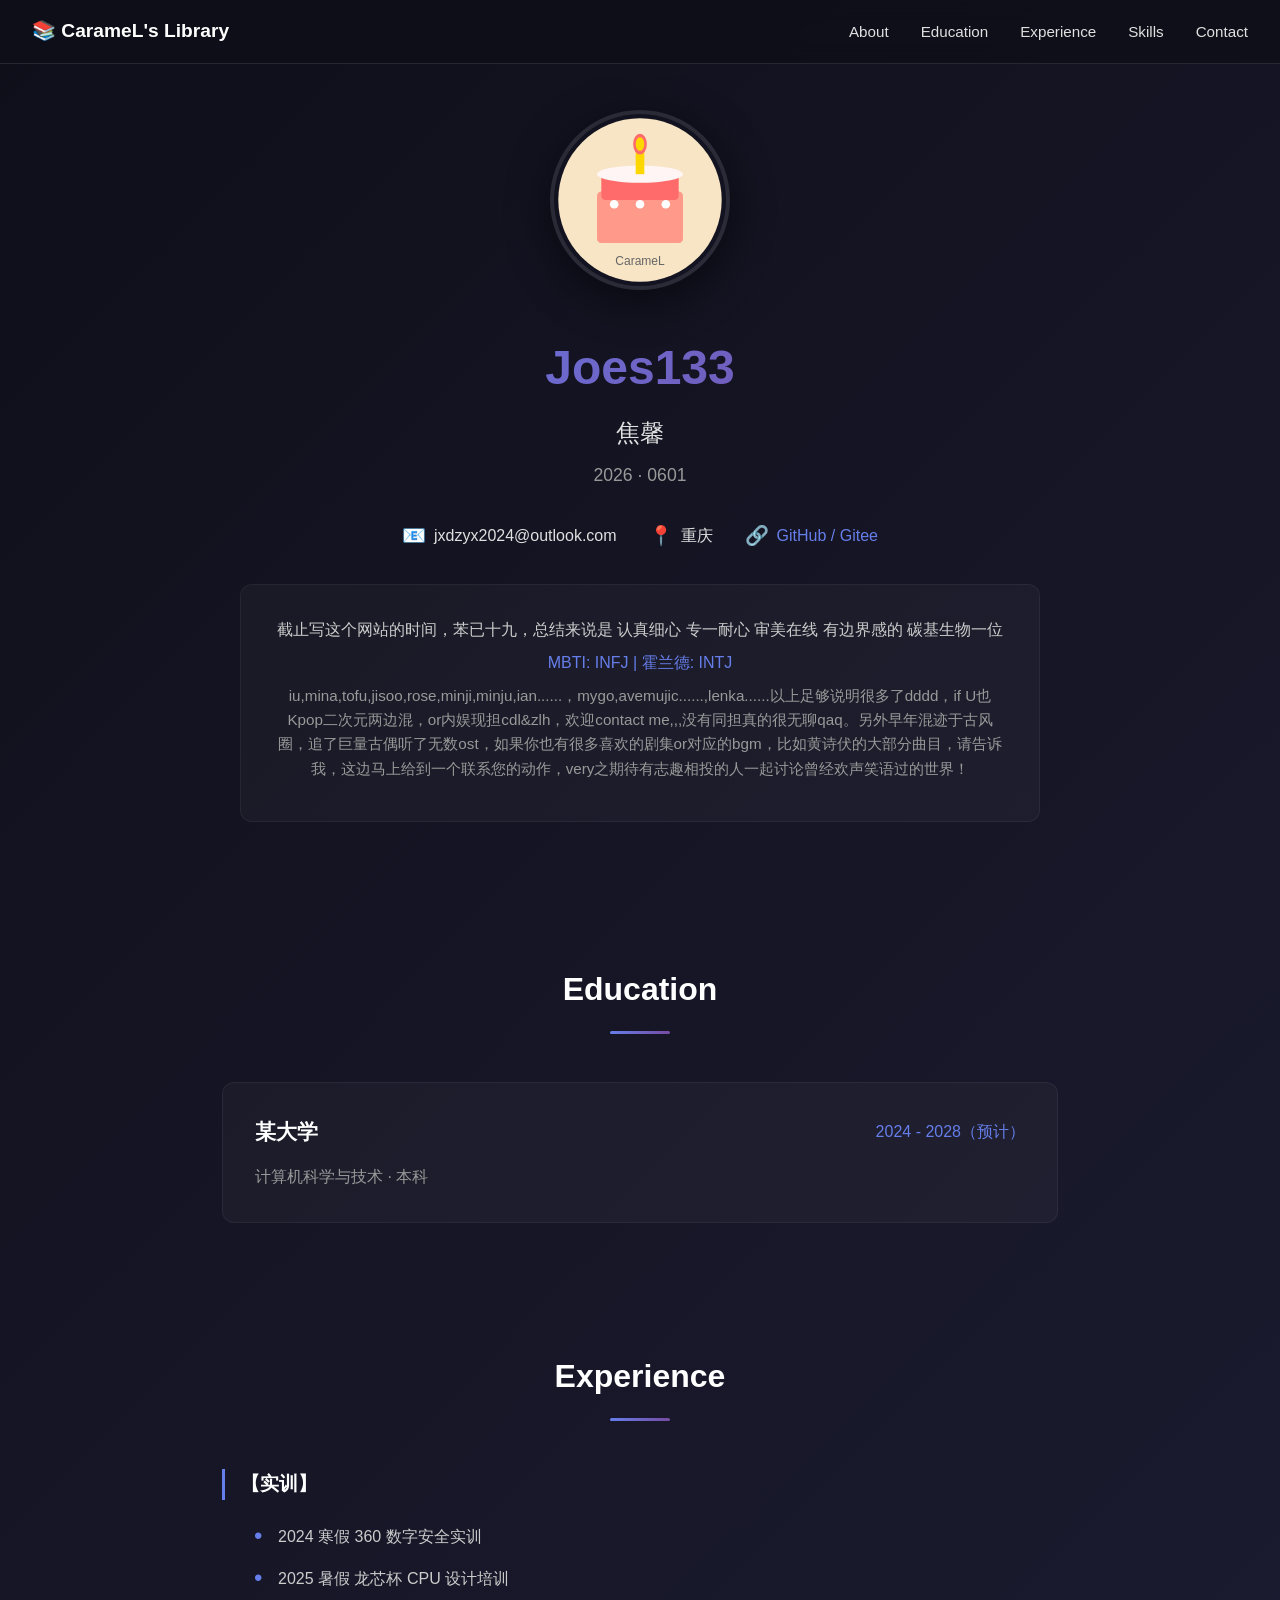
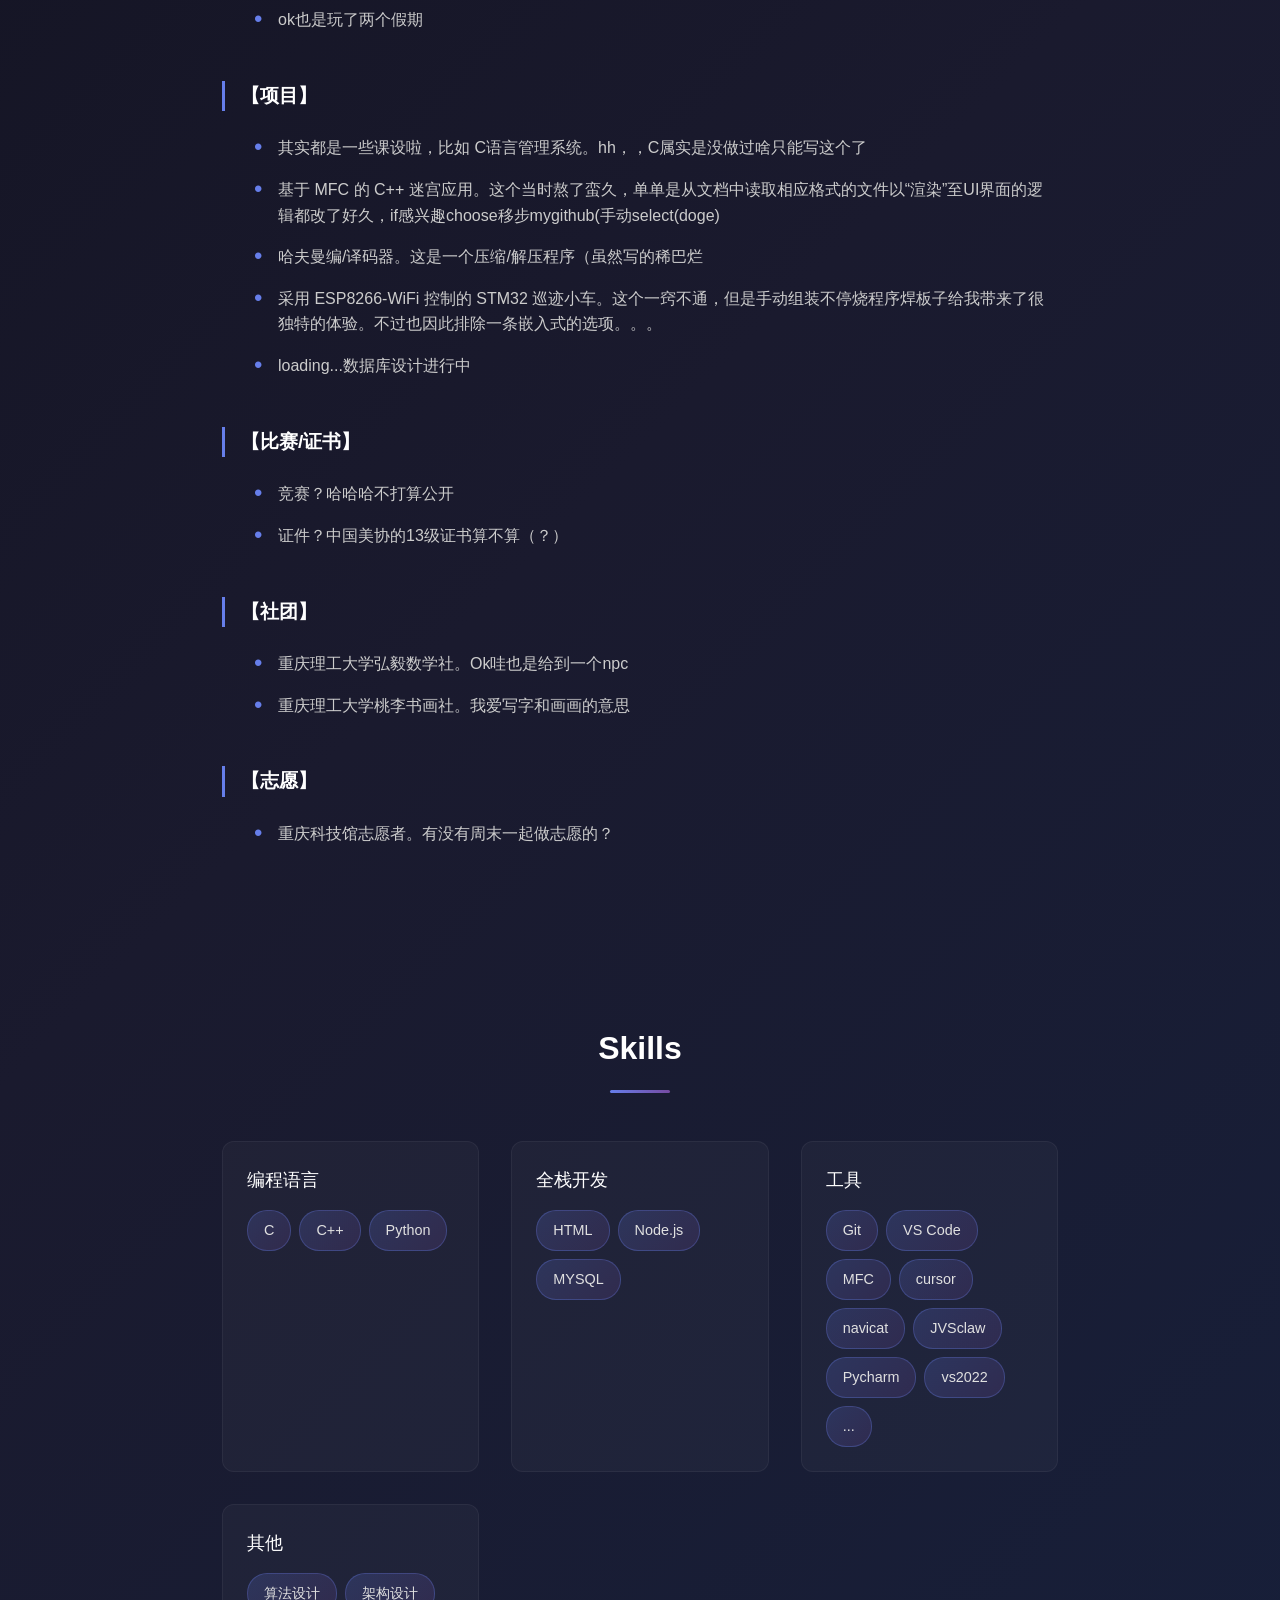
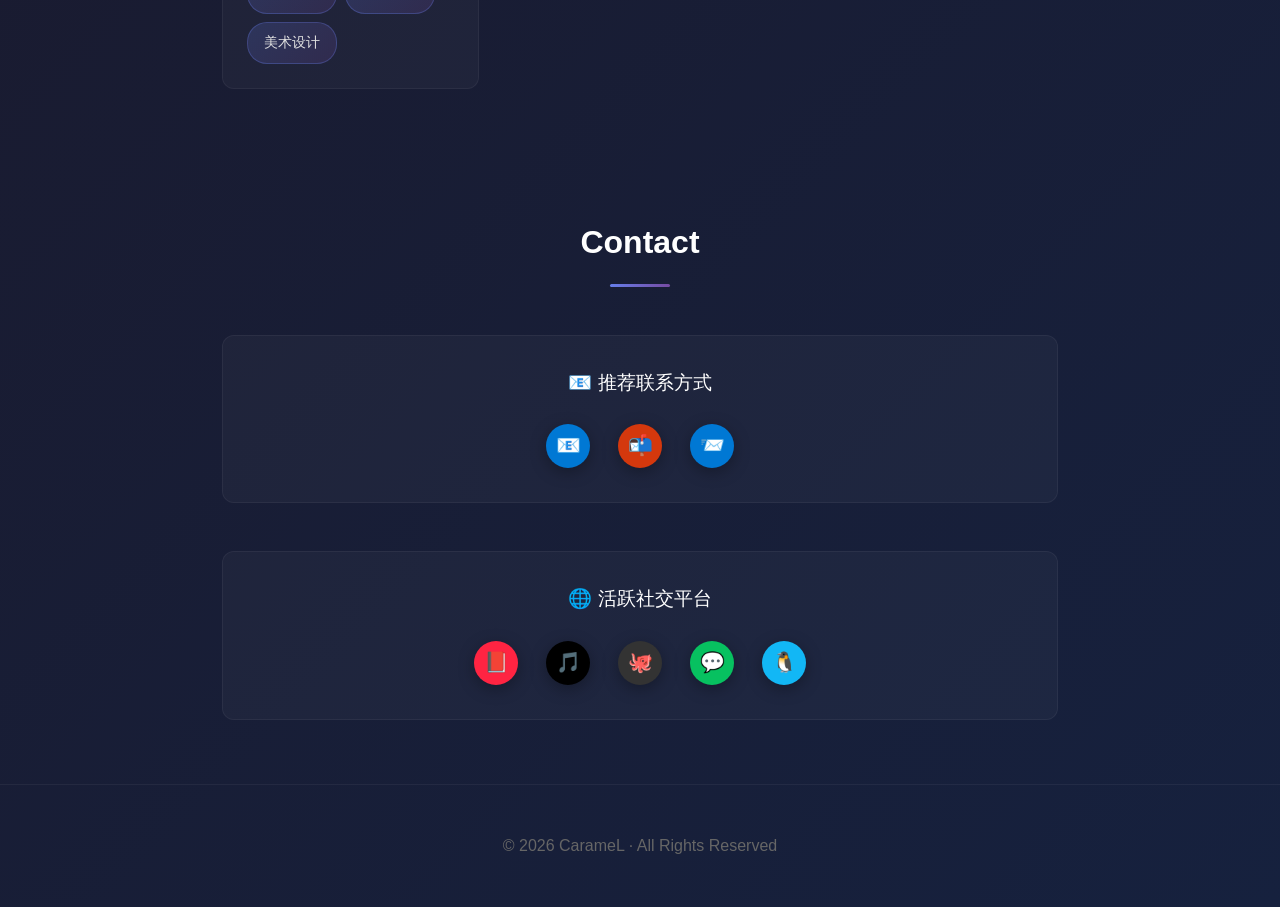
==== commit ca76ac1d: "Update index.html" ====
--- a/resume/index.html
+++ b/resume/index.html
@@ -42,7 +42,7 @@
                 </div>
                 <div class="contact-item">
                     <span class="icon">🔗</span>
-                    <a href="https://github.com/joes133" target="_blank">GitHub</a>
+                    <a href="https://github.com/joes133" target="_blank">GitHub / Gitee</a>
                 </div>
             </div>
 
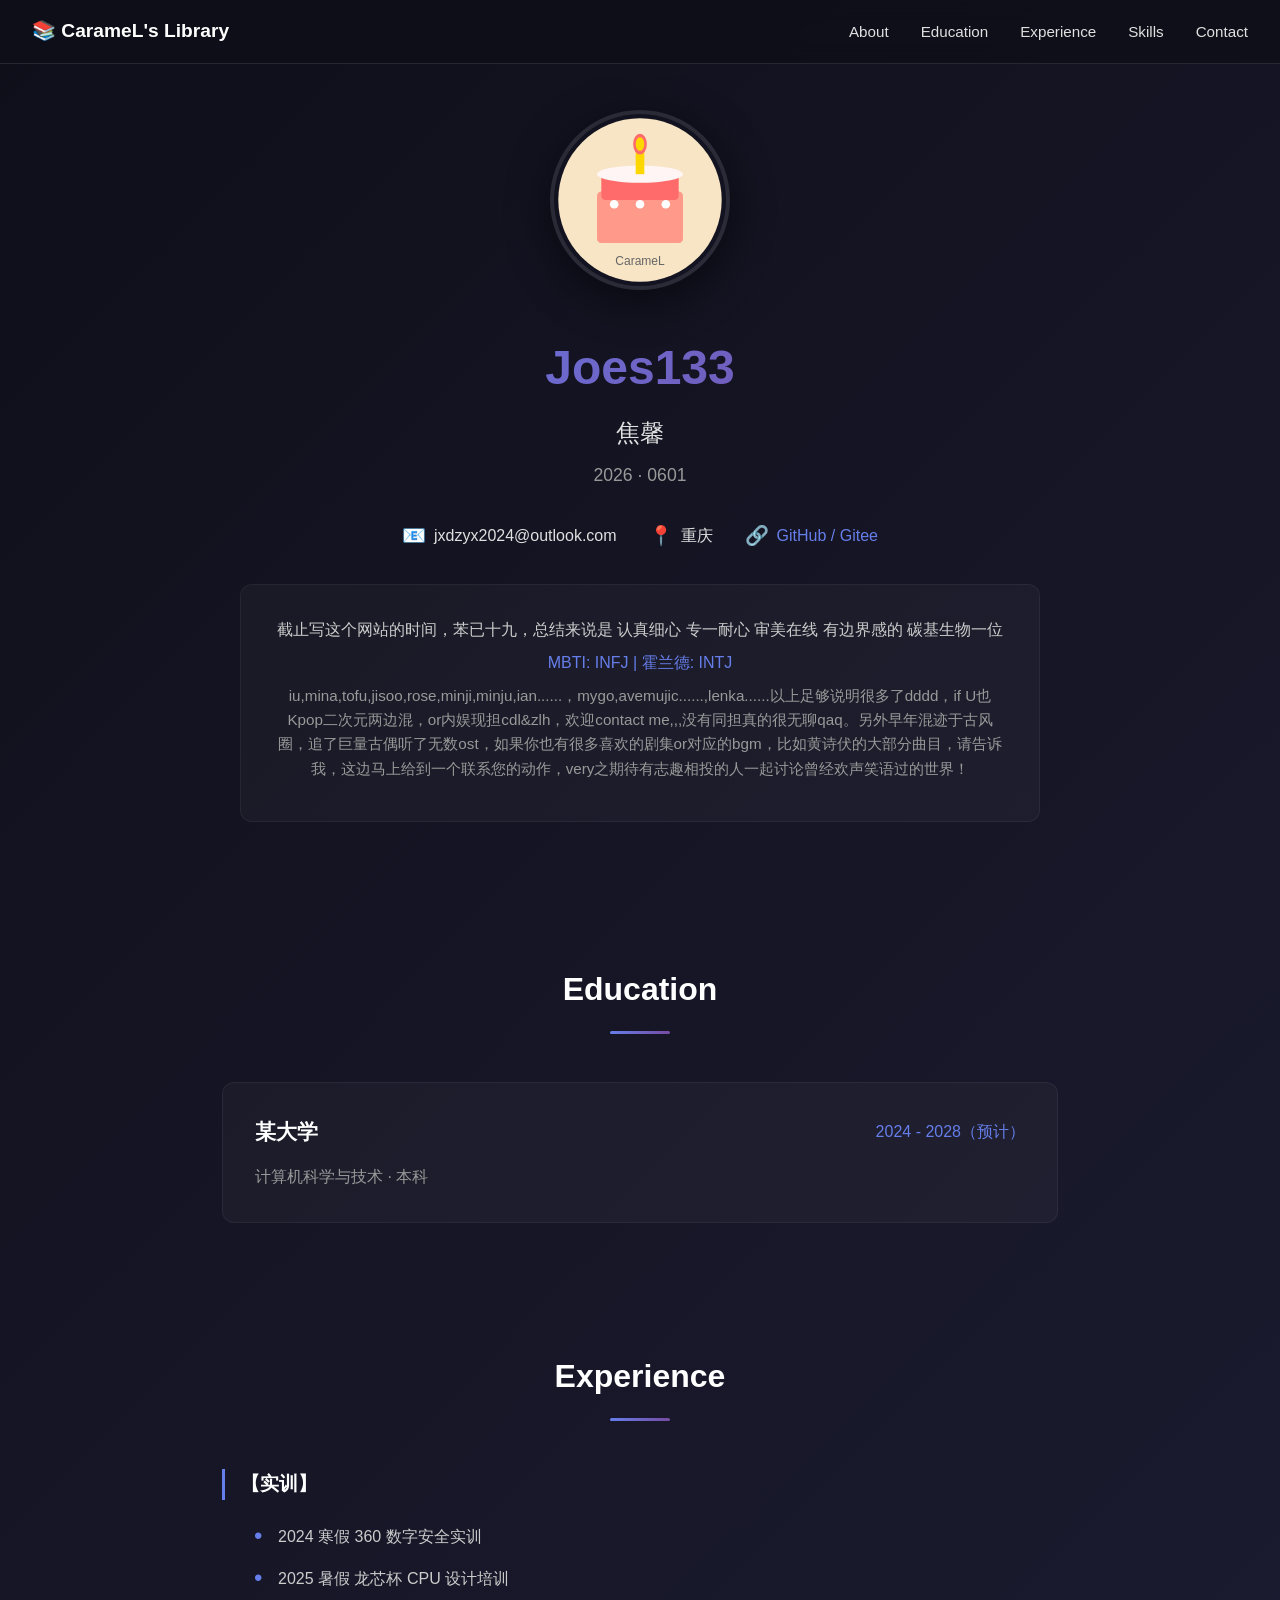
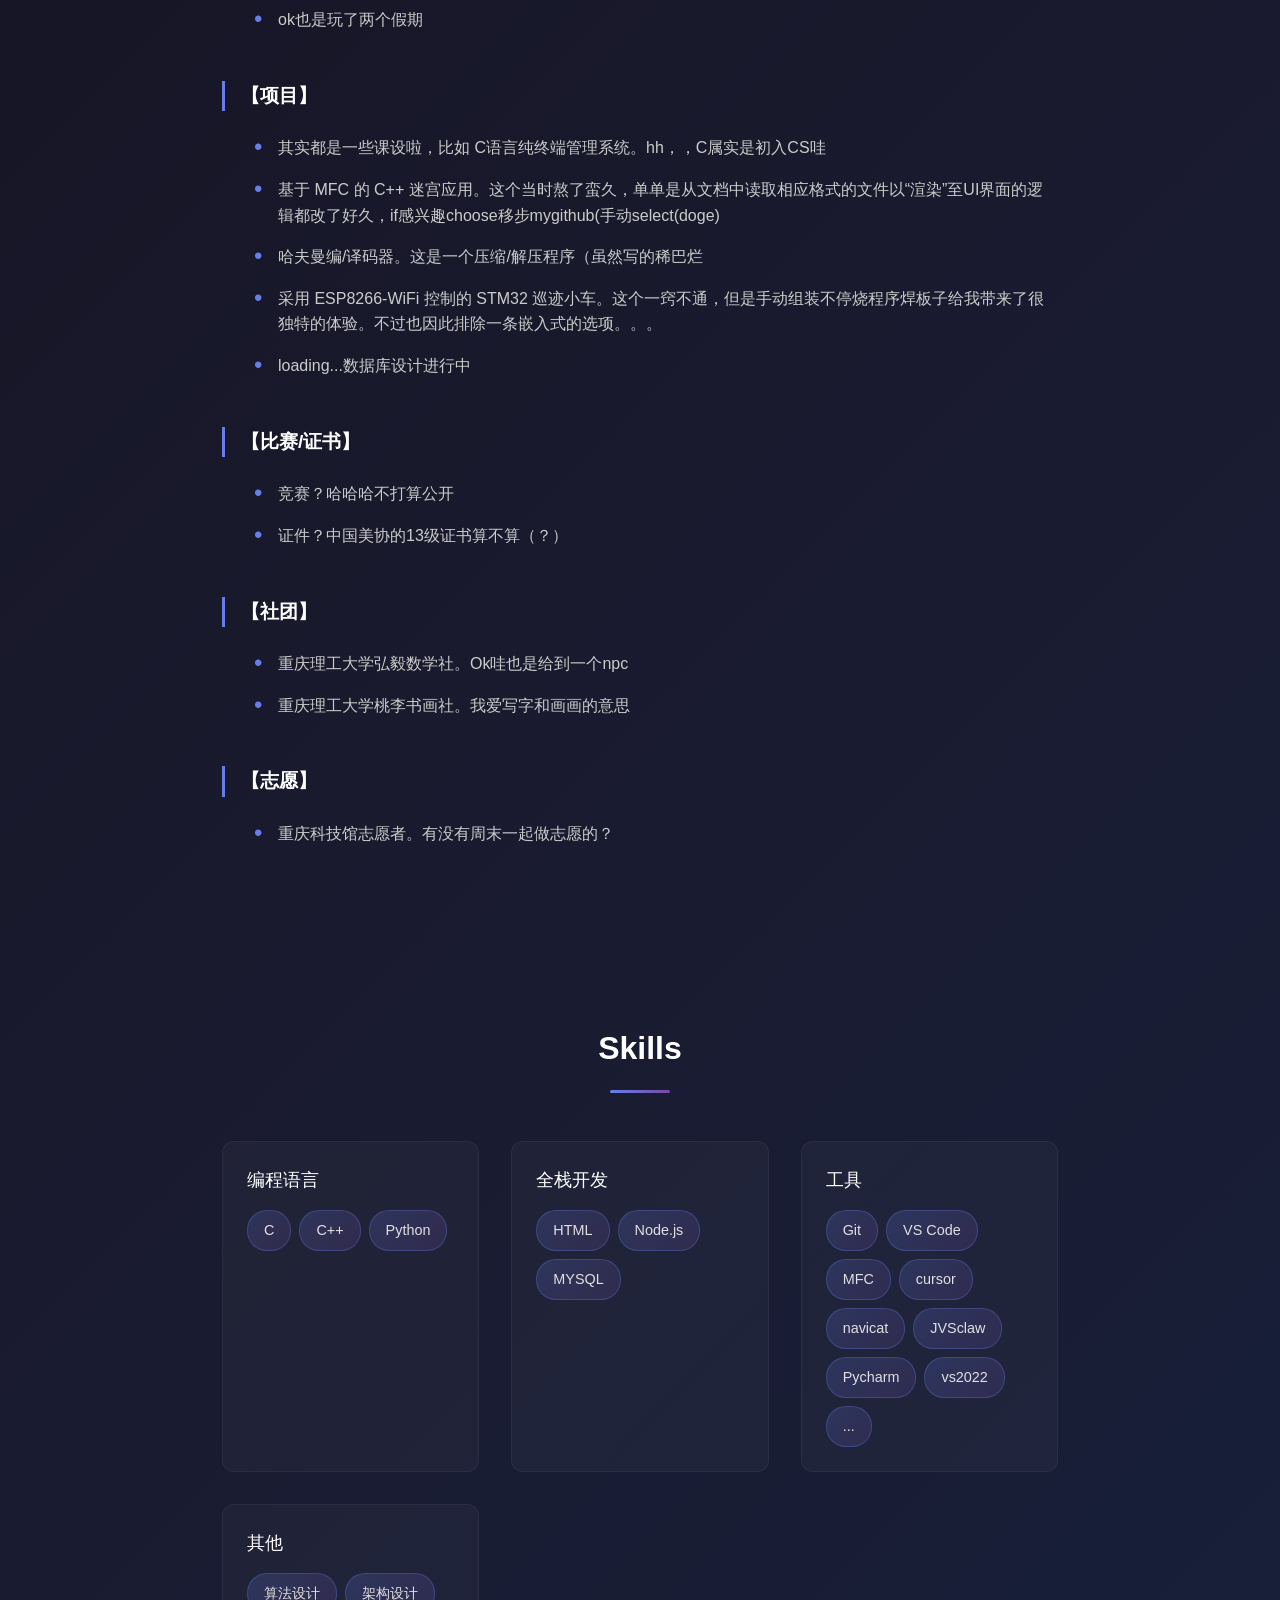
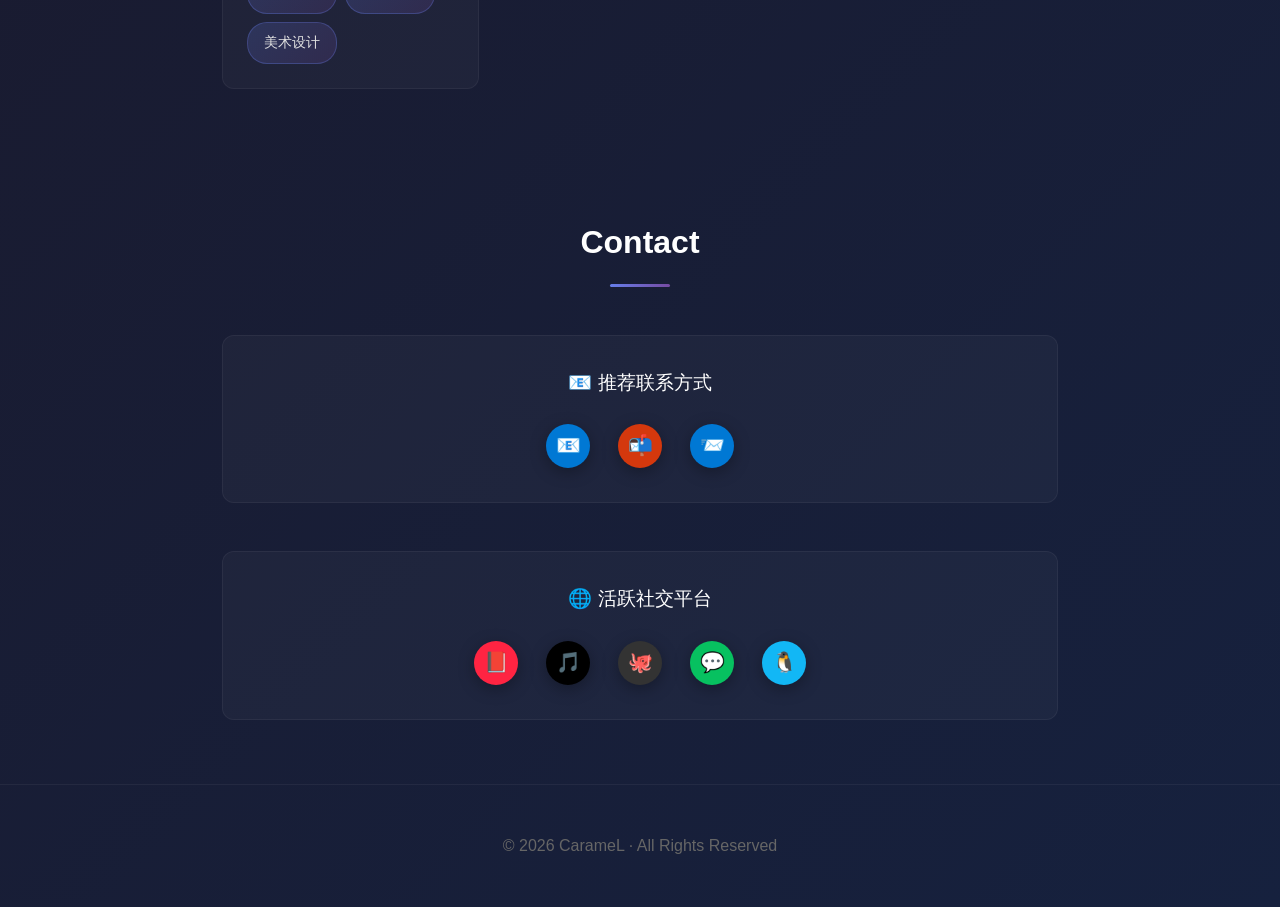
==== commit d8f5e697: "Update index.html" ====
--- a/resume/index.html
+++ b/resume/index.html
@@ -84,7 +84,7 @@
         <div class="experience-category">
             <h3 class="category-title">【项目】</h3>
             <ul class="experience-list">
-                <li>其实都是一些课设啦，比如 C语言管理系统。hh，，C属实是没做过啥只能写这个了</li>
+                <li>其实都是一些课设啦，比如 C语言纯终端管理系统。hh，，C属实是初入CS哇</li>
                 <li>基于 MFC 的 C++ 迷宫应用。这个当时熬了蛮久，单单是从文档中读取相应格式的文件以“渲染”至UI界面的逻辑都改了好久，if感兴趣choose移步mygithub(手动select(doge)</li>
                 <li>哈夫曼编/译码器。这是一个压缩/解压程序（虽然写的稀巴烂</li>
                 <li>采用 ESP8266-WiFi 控制的 STM32 巡迹小车。这个一窍不通，但是手动组装不停烧程序焊板子给我带来了很独特的体验。不过也因此排除一条嵌入式的选项。。。</li>
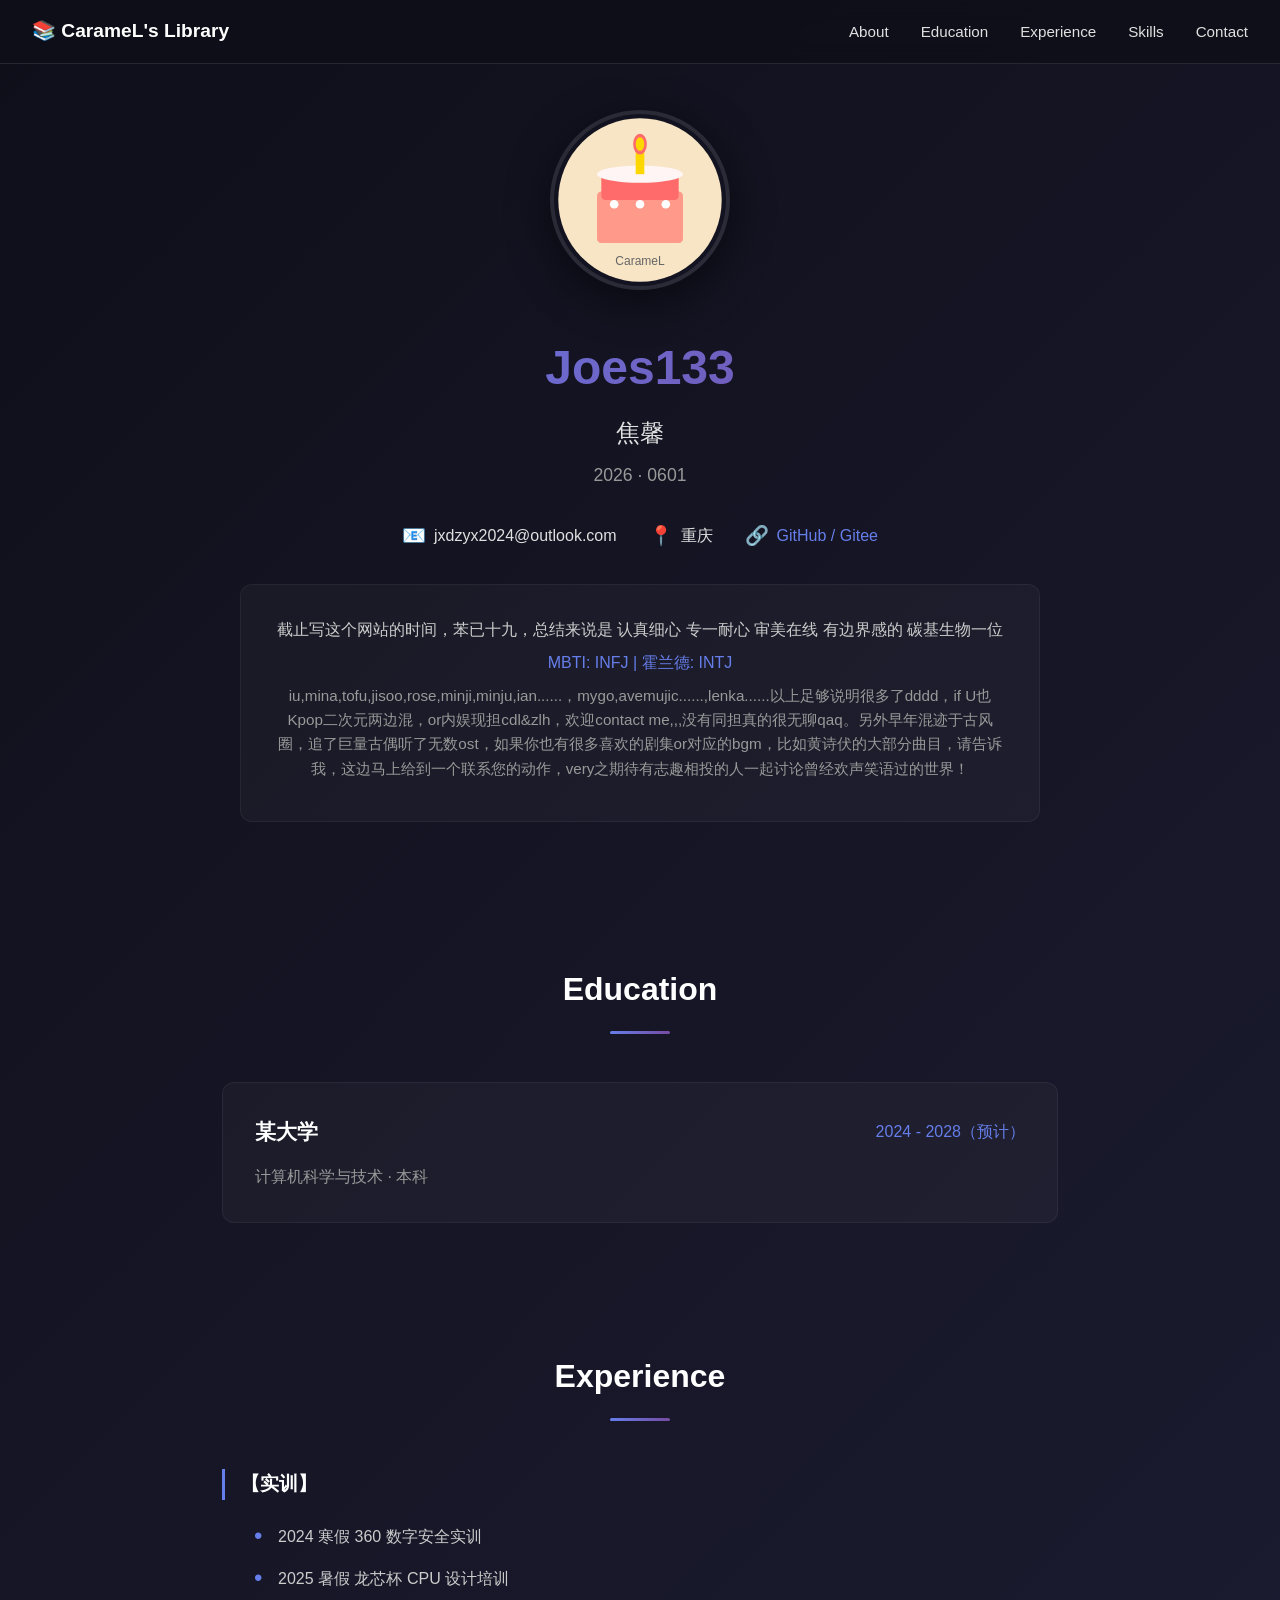
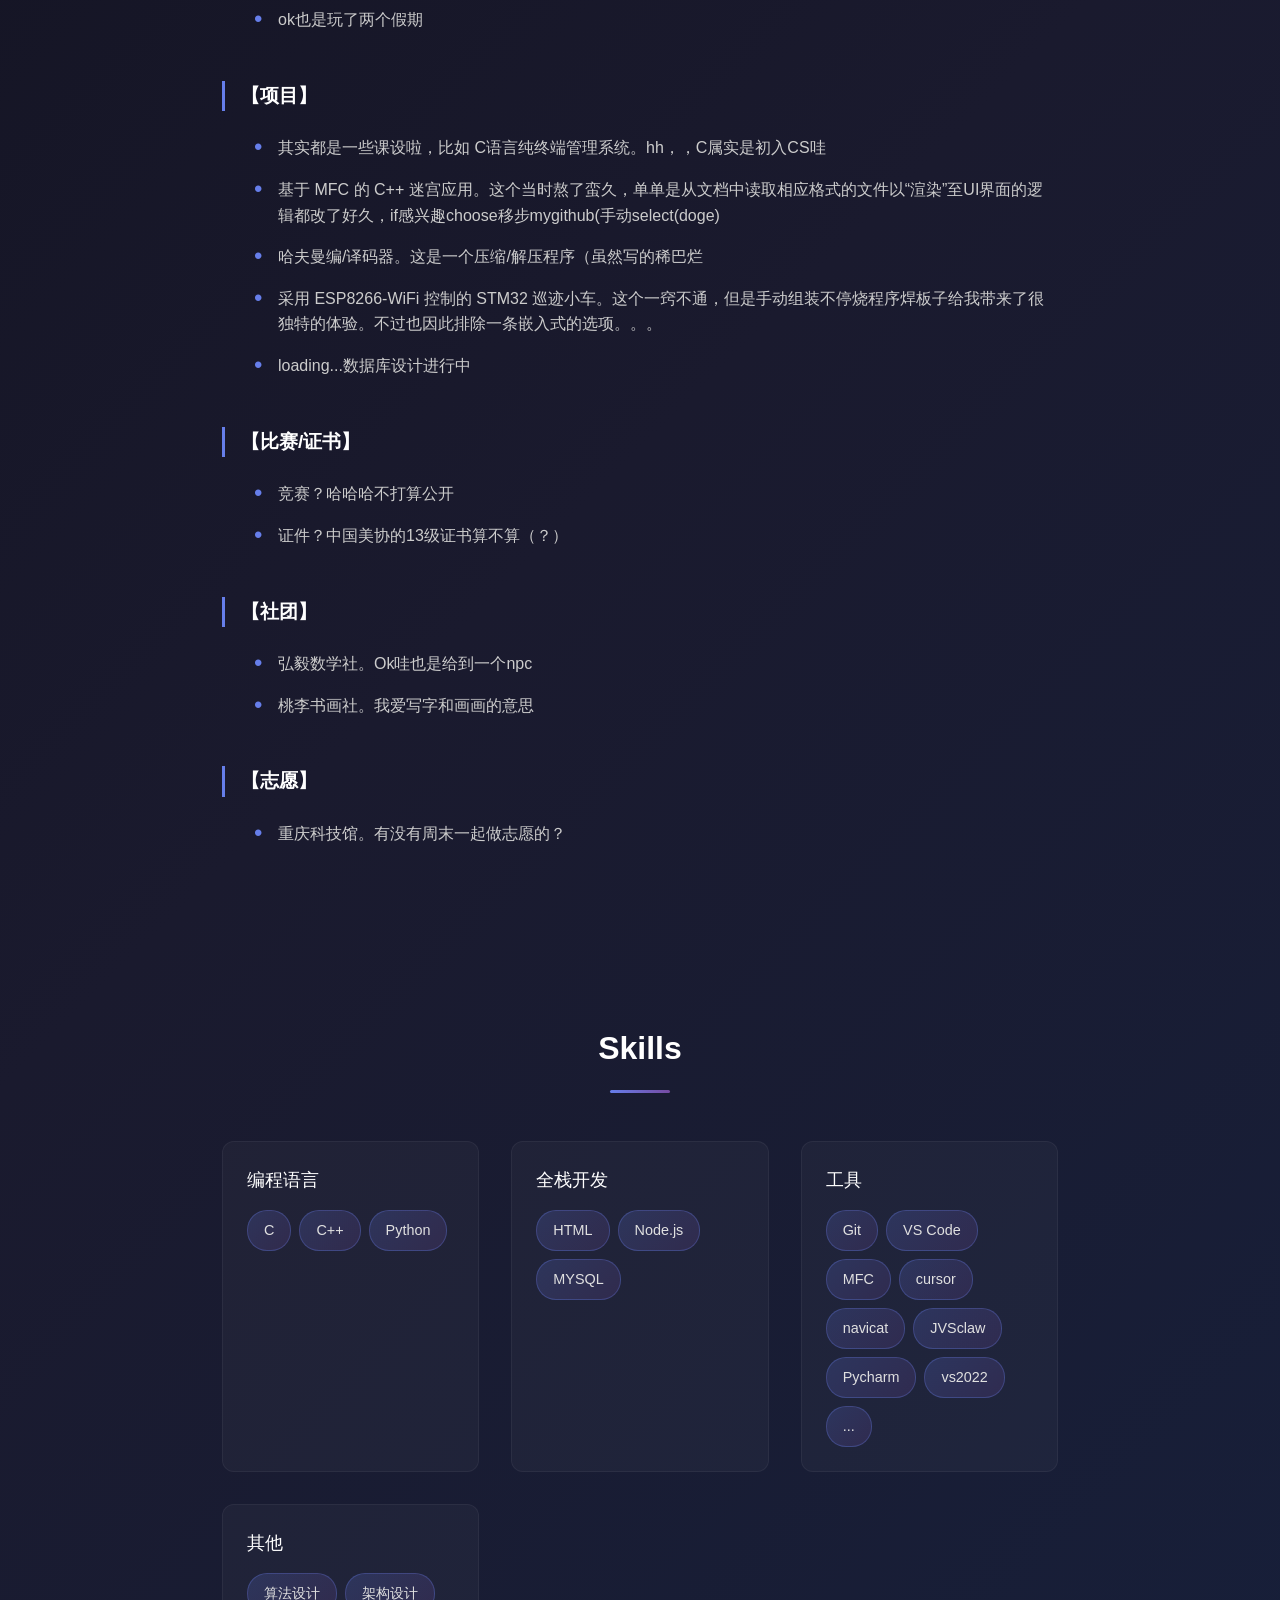
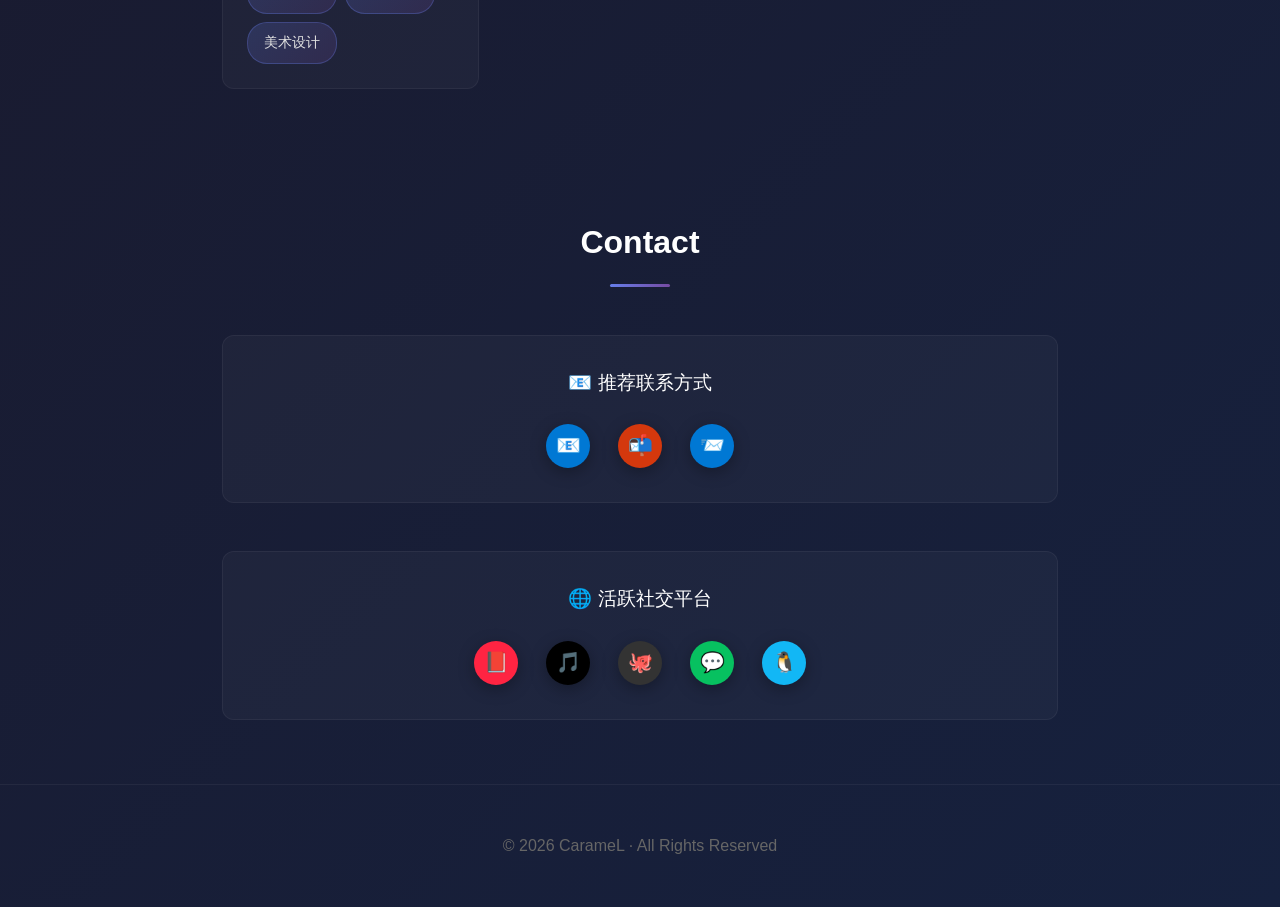
==== commit 95f1ca55: "Update index.html" ====
--- a/resume/index.html
+++ b/resume/index.html
@@ -103,15 +103,15 @@
         <div class="experience-category">
             <h3 class="category-title">【社团】</h3>
             <ul class="experience-list">
-                <li>重庆理工大学弘毅数学社。Ok哇也是给到一个npc</li>
-                <li>重庆理工大学桃李书画社。我爱写字和画画的意思</li>
+                <li>弘毅数学社。Ok哇也是给到一个npc</li>
+                <li>桃李书画社。我爱写字和画画的意思</li>
             </ul>
         </div>
 
         <div class="experience-category">
             <h3 class="category-title">【志愿】</h3>
             <ul class="experience-list">
-                <li>重庆科技馆志愿者。有没有周末一起做志愿的？</li>
+                <li>重庆科技馆。有没有周末一起做志愿的？</li>
             </ul>
         </div>
     </section>
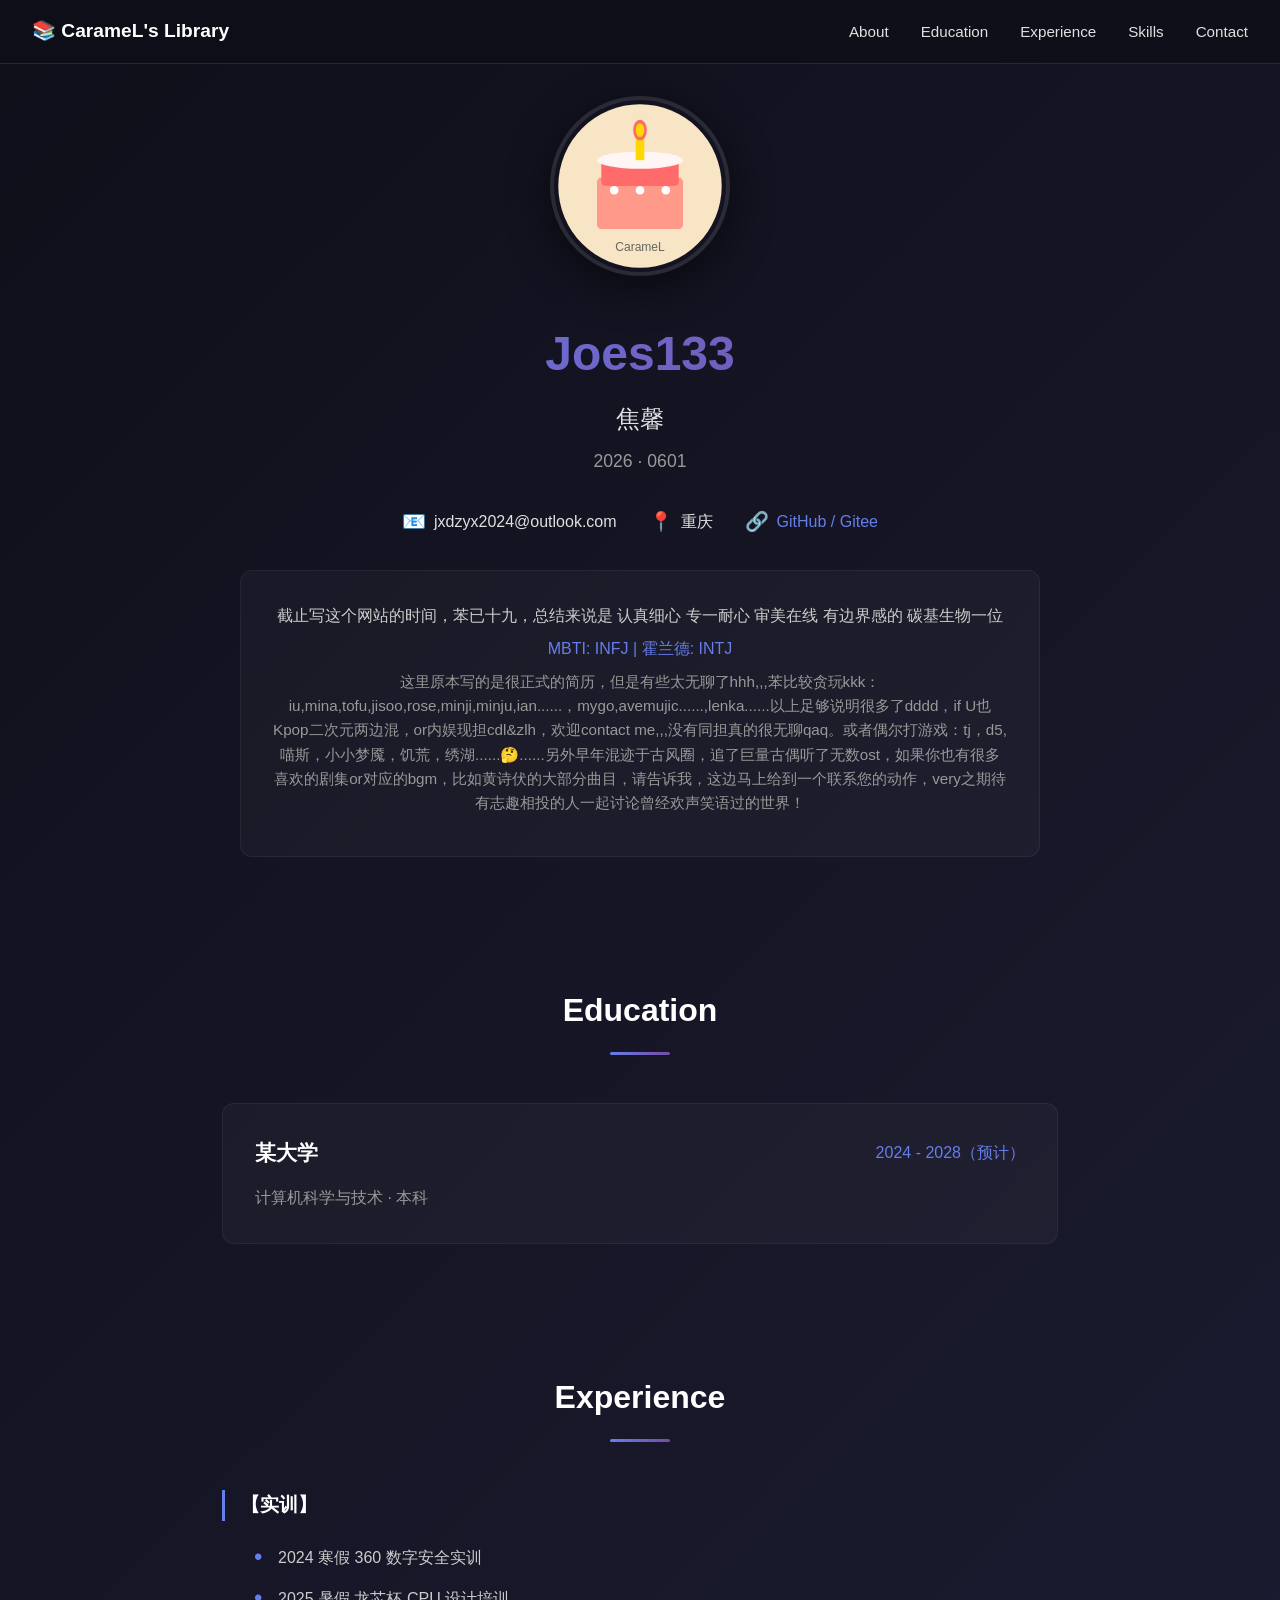
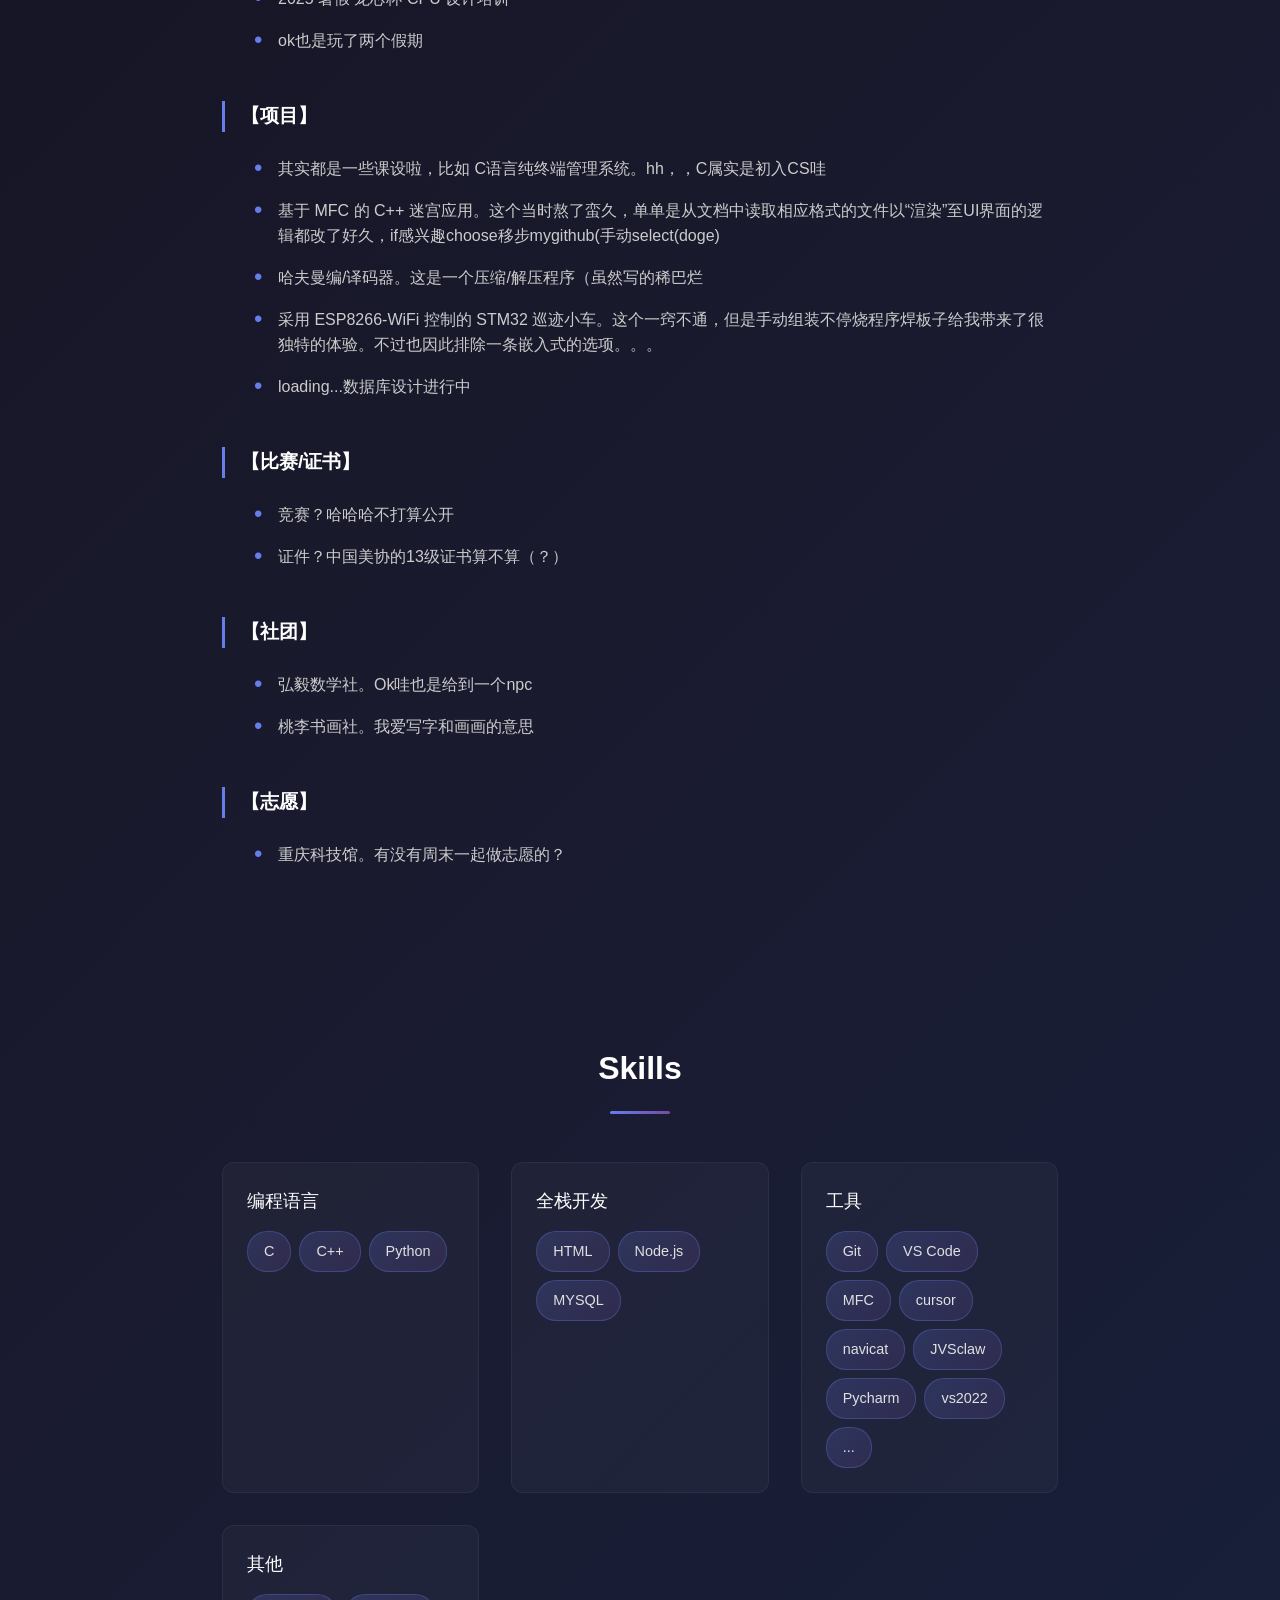
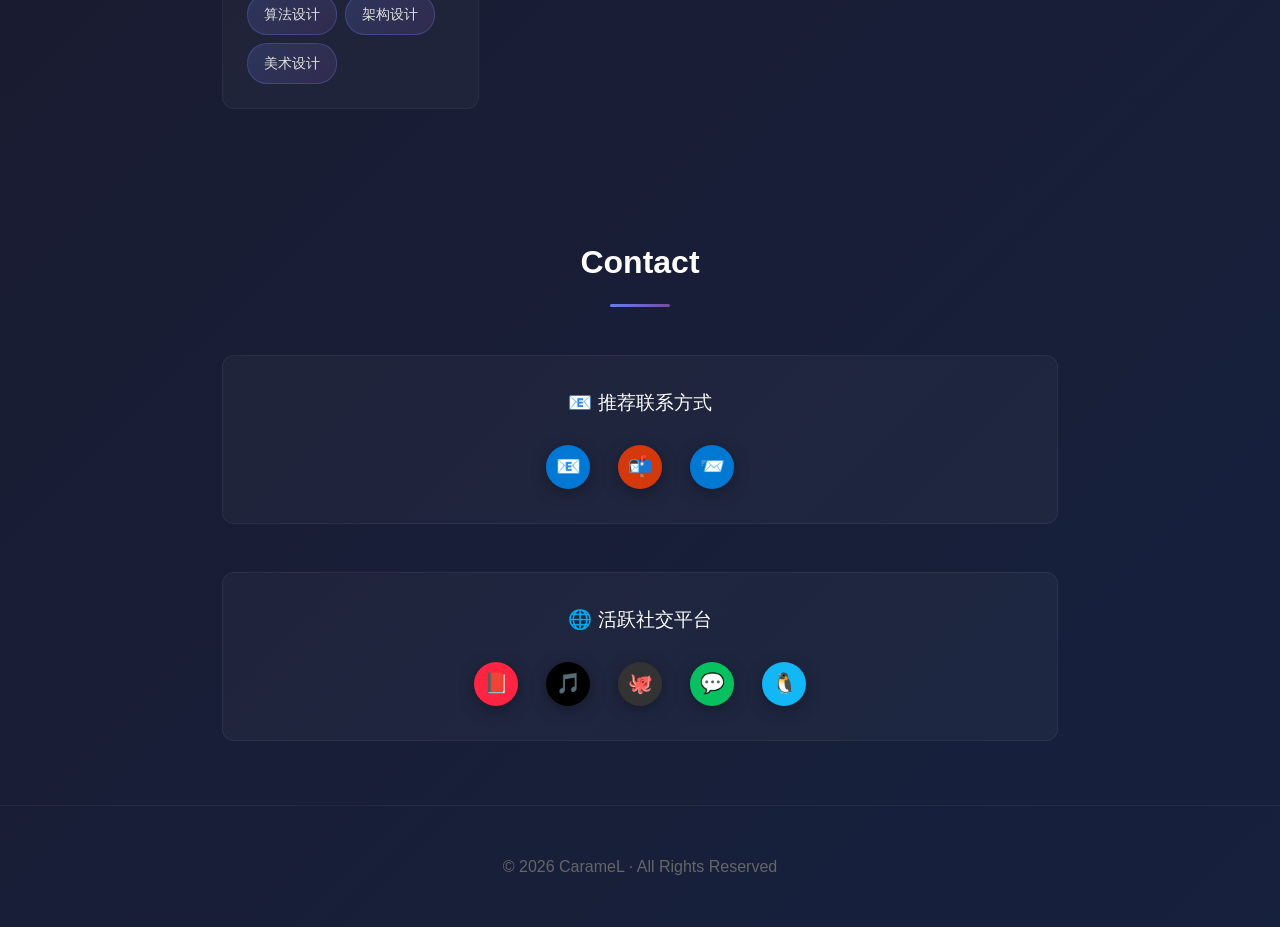
==== commit b272789c: "Update index.html" ====
--- a/resume/index.html
+++ b/resume/index.html
@@ -49,7 +49,7 @@
             <div class="about-text">
                 <p>截止写这个网站的时间，苯已十九，总结来说是 认真细心 专一耐心 审美在线 有边界感的 碳基生物一位</p>
                 <p class="personality">MBTI: INFJ | 霍兰德: INTJ</p>
-                <p class="hobbies">iu,mina,tofu,jisoo,rose,minji,minju,ian......，mygo,avemujic......,lenka......以上足够说明很多了dddd，if U也Kpop二次元两边混，or内娱现担cdl&zlh，欢迎contact me,,,没有同担真的很无聊qaq。另外早年混迹于古风圈，追了巨量古偶听了无数ost，如果你也有很多喜欢的剧集or对应的bgm，比如黄诗伏的大部分曲目，请告诉我，这边马上给到一个联系您的动作，very之期待有志趣相投的人一起讨论曾经欢声笑语过的世界！</p>
+                <p class="hobbies">这里原本写的是很正式的简历，但是有些太无聊了hhh,,,苯比较贪玩kkk：iu,mina,tofu,jisoo,rose,minji,minju,ian......，mygo,avemujic......,lenka......以上足够说明很多了dddd，if U也Kpop二次元两边混，or内娱现担cdl&zlh，欢迎contact me,,,没有同担真的很无聊qaq。或者偶尔打游戏：tj，d5,喵斯，小小梦魇，饥荒，绣湖......🤔......另外早年混迹于古风圈，追了巨量古偶听了无数ost，如果你也有很多喜欢的剧集or对应的bgm，比如黄诗伏的大部分曲目，请告诉我，这边马上给到一个联系您的动作，very之期待有志趣相投的人一起讨论曾经欢声笑语过的世界！</p>
             </div>
         </div>
     </section>
